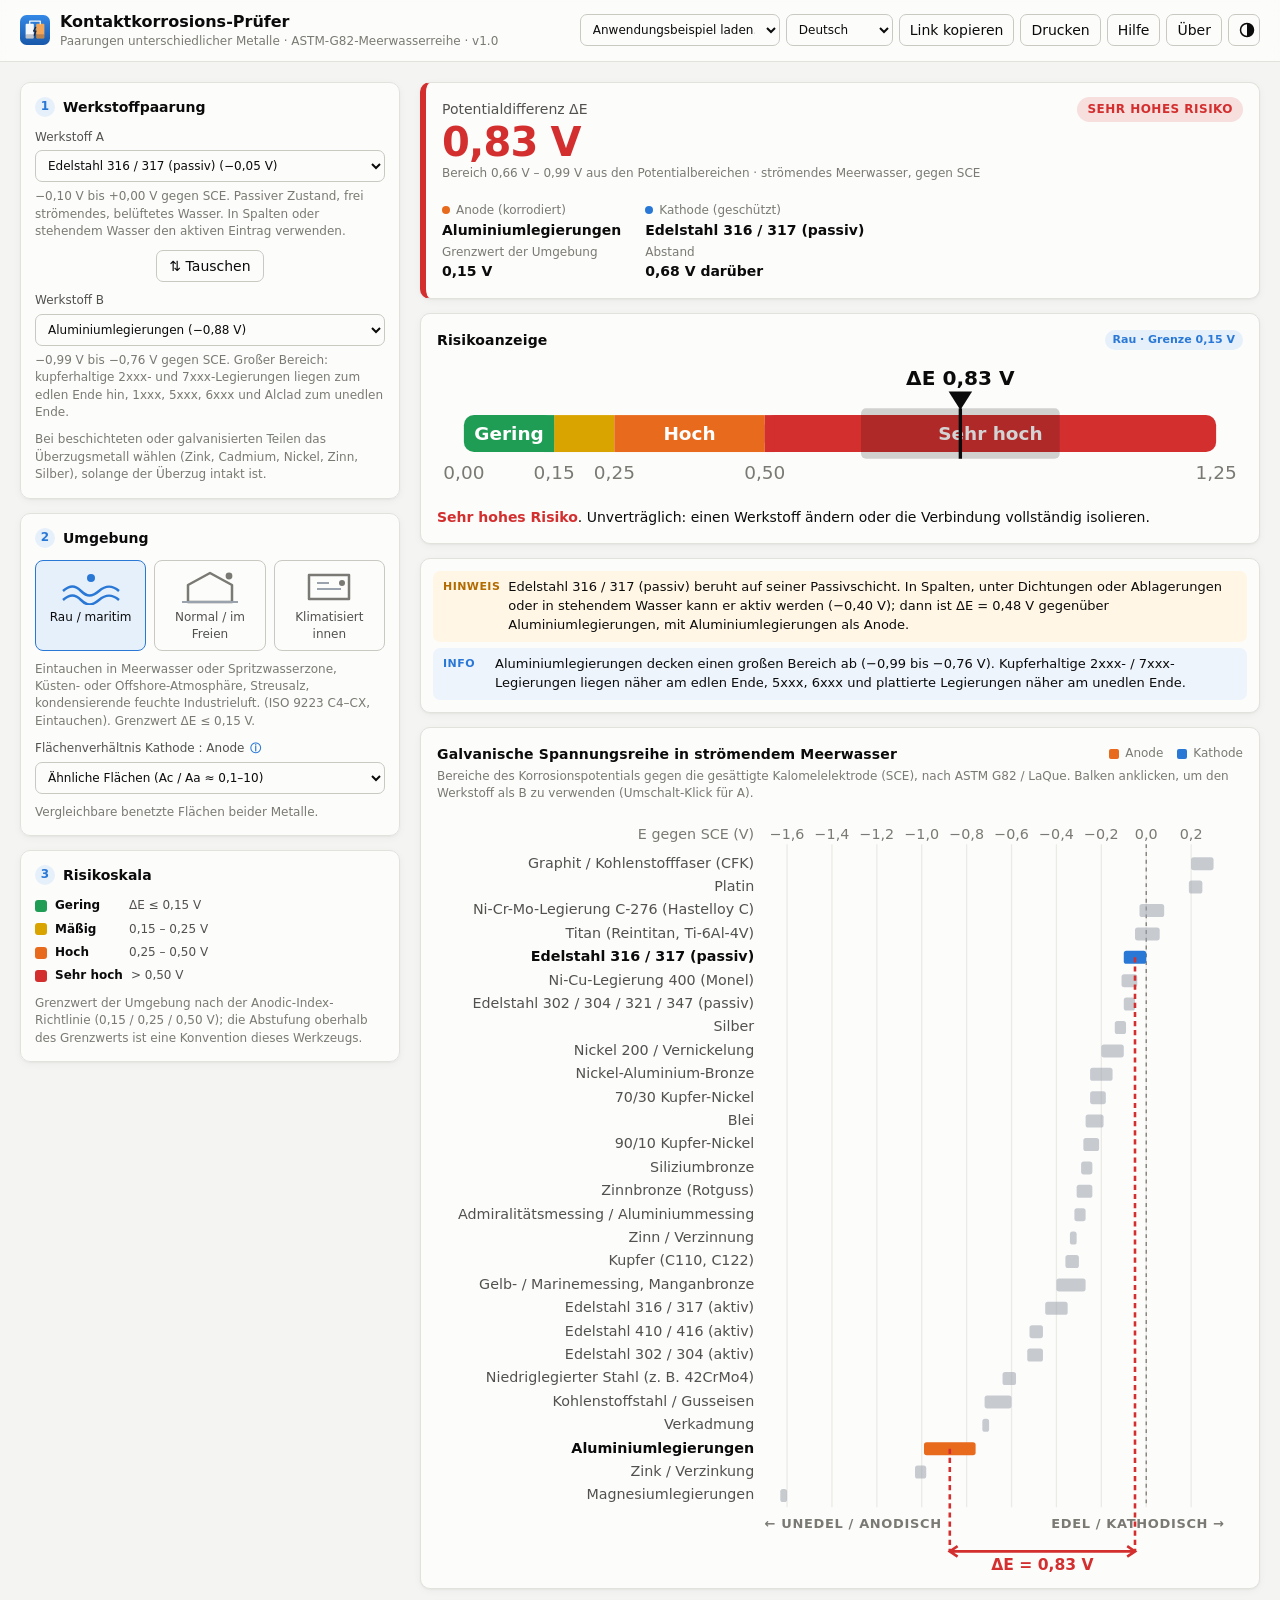
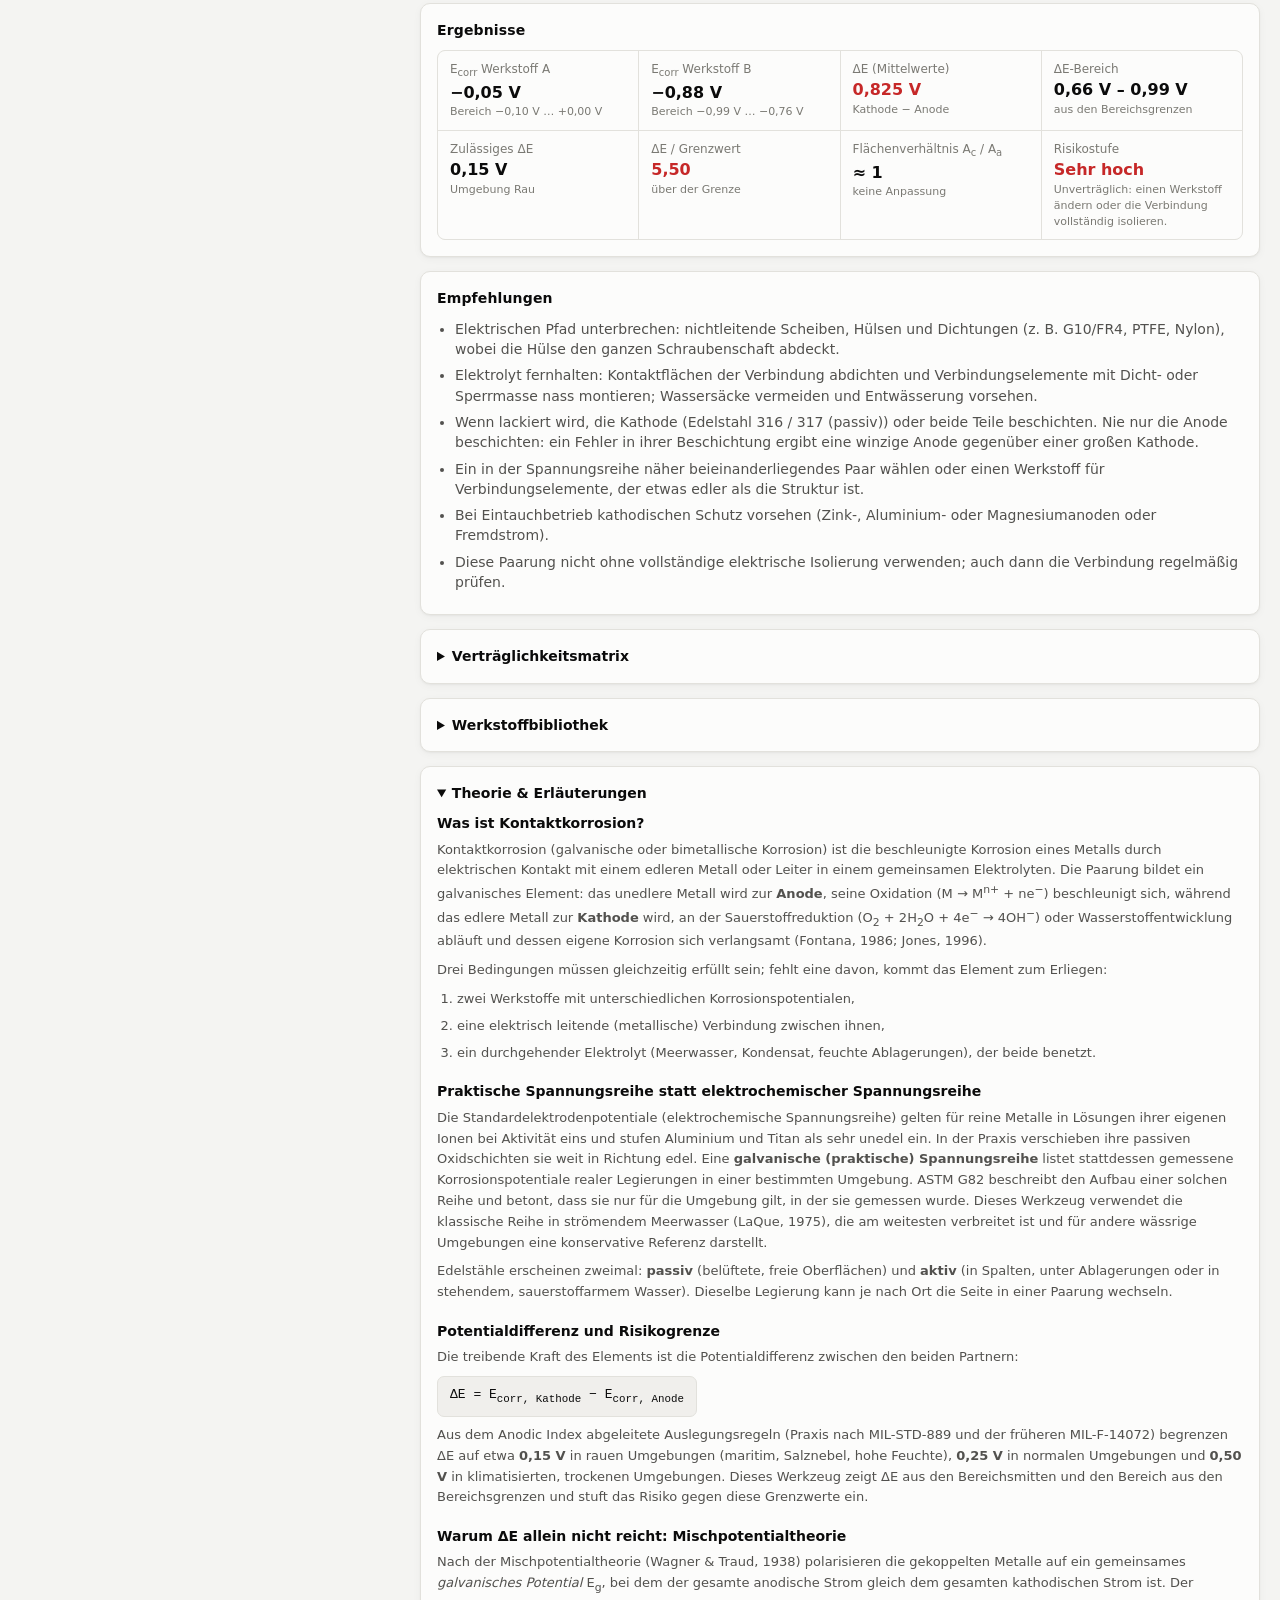
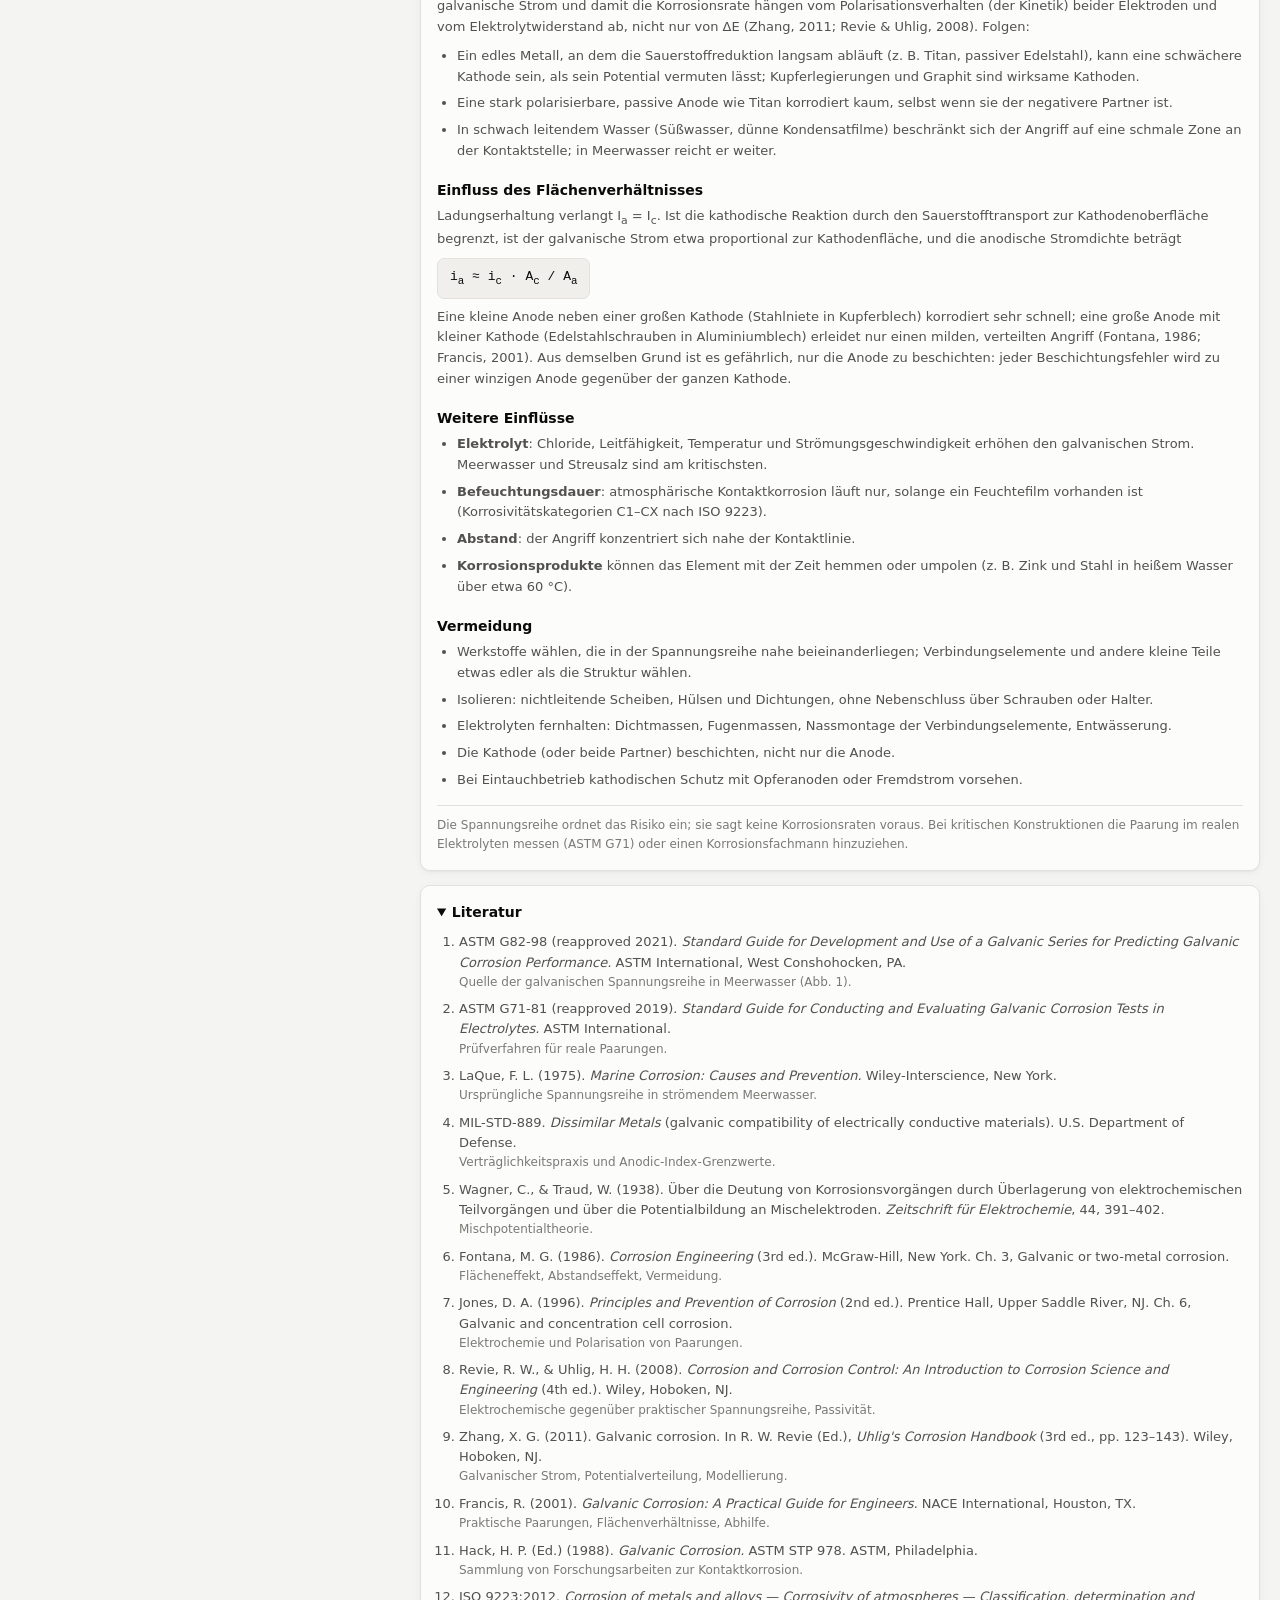
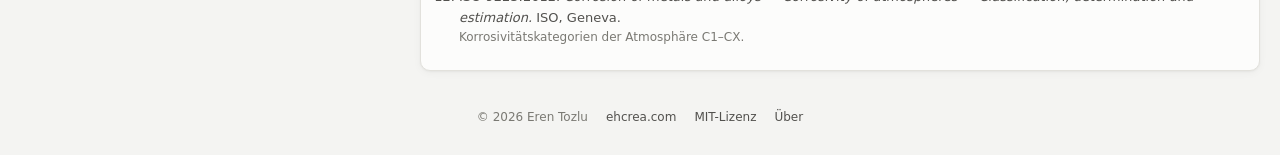
==== de/index.html @ 76d878e6 "Add galvanic corrosion risk checker Pick two materials and the environment to see the potential diff" ====
<!doctype html>
<html lang="de" data-page="de">
<head>
  <meta charset="utf-8">
  <meta name="viewport" content="width=device-width, initial-scale=1">
  <!-- seo: generated by tools/build-pages.js -->
  <title>Kontaktkorrosions-Prüfer: Verträglichkeit unterschiedlicher Metalle und Potentialdifferenz</title>
  <meta name="description" content="Kostenloser Online-Prüfer für Kontaktkorrosion: zwei Werkstoffe wählen und die Potentialdifferenz in der galvanischen Spannungsreihe in Meerwasser (ASTM G82), das korrodierende Metall und ein farbcodiertes Risiko für maritime, Außen- oder Innenumgebungen sehen, mit Flächenverhältnis, Abhilfemaßnahmen und Fachliteratur.">
  <link rel="canonical" href="https://ehcrea.github.io/galvanic-corrosion-checker/de/">
  <link rel="alternate" hreflang="en" href="https://ehcrea.github.io/galvanic-corrosion-checker/">
  <link rel="alternate" hreflang="de" href="https://ehcrea.github.io/galvanic-corrosion-checker/de/">
  <link rel="alternate" hreflang="nl" href="https://ehcrea.github.io/galvanic-corrosion-checker/nl/">
  <link rel="alternate" hreflang="tr" href="https://ehcrea.github.io/galvanic-corrosion-checker/tr/">
  <link rel="alternate" hreflang="es" href="https://ehcrea.github.io/galvanic-corrosion-checker/es/">
  <link rel="alternate" hreflang="x-default" href="https://ehcrea.github.io/galvanic-corrosion-checker/">
  <meta property="og:type" content="website">
  <meta property="og:site_name" content="ehcrea">
  <meta property="og:title" content="Kontaktkorrosions-Prüfer: Verträglichkeit unterschiedlicher Metalle und Potentialdifferenz">
  <meta property="og:description" content="Kostenloser Online-Prüfer für Kontaktkorrosion: zwei Werkstoffe wählen und die Potentialdifferenz in der galvanischen Spannungsreihe in Meerwasser (ASTM G82), das korrodierende Metall und ein farbcodiertes Risiko für maritime, Außen- oder Innenumgebungen sehen, mit Flächenverhältnis, Abhilfemaßnahmen und Fachliteratur.">
  <meta property="og:url" content="https://ehcrea.github.io/galvanic-corrosion-checker/de/">
  <meta property="og:image" content="https://ehcrea.github.io/galvanic-corrosion-checker/icons/og-image.png">
  <meta property="og:image:width" content="1200">
  <meta property="og:image:height" content="630">
  <meta property="og:image:alt" content="Kontaktkorrosions-Prüfer: Verträglichkeit unterschiedlicher Metalle und Potentialdifferenz">
  <meta property="og:locale" content="de_DE">
  <meta property="og:locale:alternate" content="en_US">
  <meta property="og:locale:alternate" content="nl_NL">
  <meta property="og:locale:alternate" content="tr_TR">
  <meta property="og:locale:alternate" content="es_ES">
  <meta name="twitter:card" content="summary_large_image">
  <meta name="twitter:title" content="Kontaktkorrosions-Prüfer: Verträglichkeit unterschiedlicher Metalle und Potentialdifferenz">
  <meta name="twitter:description" content="Kostenloser Online-Prüfer für Kontaktkorrosion: zwei Werkstoffe wählen und die Potentialdifferenz in der galvanischen Spannungsreihe in Meerwasser (ASTM G82), das korrodierende Metall und ein farbcodiertes Risiko für maritime, Außen- oder Innenumgebungen sehen, mit Flächenverhältnis, Abhilfemaßnahmen und Fachliteratur.">
  <meta name="twitter:image" content="https://ehcrea.github.io/galvanic-corrosion-checker/icons/og-image.png">
  <script type="application/ld+json">{"@context":"https://schema.org","@type":"WebApplication","name":"Galvanic Corrosion Checker","alternateName":"Kontaktkorrosions-Prüfer: Verträglichkeit unterschiedlicher Metalle und Potentialdifferenz","url":"https://ehcrea.github.io/galvanic-corrosion-checker/de/","description":"Kostenloser Online-Prüfer für Kontaktkorrosion: zwei Werkstoffe wählen und die Potentialdifferenz in der galvanischen Spannungsreihe in Meerwasser (ASTM G82), das korrodierende Metall und ein farbcodiertes Risiko für maritime, Außen- oder Innenumgebungen sehen, mit Flächenverhältnis, Abhilfemaßnahmen und Fachliteratur.","applicationCategory":"EngineeringApplication","operatingSystem":"Any (web browser)","browserRequirements":"Requires JavaScript","inLanguage":["en","de","nl","tr","es"],"isAccessibleForFree":true,"offers":{"@type":"Offer","price":"0","priceCurrency":"EUR"},"license":"https://opensource.org/licenses/MIT","image":"https://ehcrea.github.io/galvanic-corrosion-checker/icons/og-image.png","author":{"@type":"Person","name":"Eren Tozlu","url":"https://erentozlu.com"},"publisher":{"@type":"Organization","name":"ehcrea","url":"https://ehcrea.com"},"codeRepository":"https://github.com/ehcrea/galvanic-corrosion-checker","featureList":["Potential difference of any two materials in the ASTM G82 seawater galvanic series","Anode / cathode identification and colour-coded galvanic corrosion risk","Harsh, normal and controlled environments with MIL-STD-889 anodic-index limits","Cathode-to-anode area ratio effect","Compatibility matrix and mitigation advice","Theory and academic references","English, German, Dutch, Turkish and Spanish"]}</script>
  <!-- /seo -->
  <link rel="icon" href="../icons/favicon.svg" type="image/svg+xml">
  <link rel="icon" href="../icons/favicon-32.png" sizes="32x32" type="image/png">
  <link rel="icon" href="../icons/favicon-16.png" sizes="16x16" type="image/png">
  <link rel="apple-touch-icon" href="../icons/apple-touch-icon.png" sizes="180x180">
  <link rel="manifest" href="../manifest.webmanifest">
  <meta name="apple-mobile-web-app-capable" content="yes">
  <meta name="mobile-web-app-capable" content="yes">
  <meta name="apple-mobile-web-app-title" content="Galvanic">
  <meta name="theme-color" content="#f4f4f2" media="(prefers-color-scheme: light)">
  <meta name="theme-color" content="#111110" media="(prefers-color-scheme: dark)">
  <link rel="stylesheet" href="../css/style.css?v=2">
  <script>
    // Apply the saved theme before first paint to avoid a flash.
    try { const t = localStorage.getItem('galv.theme'); if (t === 'light' || t === 'dark') document.documentElement.setAttribute('data-theme', t); } catch (e) { /* storage unavailable */ }
  </script>
</head>
<body>
  <header class="topbar">
    <div class="brand">
      <img class="logo" src="../icons/favicon.svg" alt="" width="30" height="30">
      <div>
        <h1>Kontaktkorrosions-Prüfer</h1>
        <p class="subtitle">Paarungen unterschiedlicher Metalle · ASTM-G82-Meerwasserreihe · v1.0</p>
      </div>
    </div>
    <div class="toolbar">
      <label class="preset">
        <span class="sr-only">Anwendungsbeispiel</span>
        <select id="preset" aria-label="Anwendungsbeispiel">
          <option value="">Anwendungsbeispiel laden…</option>
        </select>
      </label>
      <label class="lang">
        <span class="sr-only">Sprache</span>
        <select id="lang" aria-label="Sprache"></select>
      </label>
      <button type="button" class="btn" id="share" title="Link zu dieser Paarung kopieren">Link kopieren</button>
      <button type="button" class="btn" id="print" title="Diese Seite drucken">Drucken</button>
      <button type="button" class="btn" id="help-open" title="So verwenden Sie diesen Prüfer">Hilfe</button>
      <button type="button" class="btn" id="about-open" title="Über diesen Prüfer">Über</button>
      <button type="button" class="btn btn-icon" id="theme" title="Hell/Dunkel umschalten" aria-label="Design umschalten">
        <svg width="16" height="16" viewBox="0 0 16 16" aria-hidden="true"><circle cx="8" cy="8" r="6.5" fill="none" stroke="currentColor" stroke-width="1.5"></circle><path d="M8 1.5a6.5 6.5 0 0 1 0 13z" fill="currentColor"></path></svg>
      </button>
    </div>
  </header>

  <main class="layout">
    <!-- ================= INPUTS ================= -->
    <form class="inputs" id="form" autocomplete="off" novalidate>
      <fieldset>
        <legend><span class="step">1</span>Werkstoffpaarung</legend>
        <label>Werkstoff A
          <select id="mat-a"></select>
        </label>
        <p class="hint mat-hint" id="hint-a"></p>
        <button type="button" class="btn swap" id="swap" title="Werkstoff A und B tauschen">⇅ Tauschen</button>
        <label>Werkstoff B
          <select id="mat-b"></select>
        </label>
        <p class="hint mat-hint" id="hint-b"></p>
        <p class="hint">Bei beschichteten oder galvanisierten Teilen das Überzugsmetall wählen (Zink, Cadmium, Nickel, Zinn, Silber), solange der Überzug intakt ist.</p>
      </fieldset>

      <fieldset>
        <legend><span class="step">2</span>Umgebung</legend>
        <div class="layout-picker" role="radiogroup" aria-label="Umgebung" id="env-picker">
          <button type="button" role="radio" data-env="harsh" aria-checked="true">
            <svg viewBox="0 0 60 36" aria-hidden="true"><path d="M2 22C9 16 14 16 20 22S31 28 38 22 51 16 58 22"/><path d="M2 31C9 25 14 25 20 31S31 37 38 31 51 25 58 31"/><circle class="ring" cx="30" cy="9" r="4"/></svg>
            <span>Rau / maritim</span>
          </button>
          <button type="button" role="radio" data-env="normal" aria-checked="false">
            <svg viewBox="0 0 60 36" aria-hidden="true"><path d="M8 33V16L30 4 52 16V33Z"/><path class="metal" d="M2 33H58"/><circle class="ring" cx="49" cy="7" r="3.4"/></svg>
            <span>Normal / im Freien</span>
          </button>
          <button type="button" role="radio" data-env="controlled" aria-checked="false">
            <svg viewBox="0 0 60 36" aria-hidden="true"><path d="M10 6H50V30H10Z"/><path class="metal" d="M18 14H30M18 20H42"/><circle class="ring" cx="43" cy="14" r="3"/></svg>
            <span>Klimatisiert innen</span>
          </button>
        </div>
        <p class="hint" id="env-hint"></p>
        <label><span class="lt">Flächenverhältnis Kathode : Anode <span class="tip" tabindex="0" title="Verhältnis der benetzten Fläche des edleren Metalls (Kathode) zu der des unedleren Metalls (Anode). Eine kleine Anode neben einer großen Kathode korrodiert viel schneller.">ⓘ</span></span>
          <select id="area"></select>
        </label>
        <p class="hint" id="area-hint"></p>
      </fieldset>

      <fieldset class="legend-box">
        <legend><span class="step">3</span>Risikoskala</legend>
        <ul class="risk-legend" id="risk-legend"></ul>
        <p class="hint">Grenzwert der Umgebung nach der Anodic-Index-Richtlinie (0,15 / 0,25 / 0,50 V); die Abstufung oberhalb des Grenzwerts ist eine Konvention dieses Werkzeugs.</p>
      </fieldset>
    </form>

    <!-- ================= RESULTS ================= -->
    <section class="results" aria-live="polite">
      <div class="card hero" id="hero">
        <div class="hero-main">
          <div class="hero-label">Potentialdifferenz ΔE</div>
          <div class="hero-value" id="hero-value">—</div>
          <div class="hero-sub" id="hero-sub"></div>
        </div>
        <dl class="hero-side" id="hero-side"></dl>
        <div class="status-chip" id="status-chip"></div>
      </div>

      <div class="card">
        <div class="card-head"><h2>Risikoanzeige</h2><span class="badge" id="env-badge"></span></div>
        <div id="meter"></div>
        <p class="risk-text" id="risk-text"></p>
      </div>

      <div class="card issues" id="issues" hidden></div>

      <div class="card">
        <div class="card-head">
          <h2>Galvanische Spannungsreihe in strömendem Meerwasser</h2>
          <span class="legend-key"><i class="k-a"></i>Anode <i class="k-c"></i>Kathode</span>
        </div>
        <p class="card-note">Bereiche des Korrosionspotentials gegen die gesättigte Kalomelelektrode (SCE), nach ASTM G82 / LaQue. Balken anklicken, um den Werkstoff als B zu verwenden (Umschalt-Klick für A).</p>
        <div class="series" id="series"></div>
      </div>

      <div class="card">
        <h2>Ergebnisse</h2>
        <div class="metrics" id="metrics"></div>
      </div>

      <div class="card" id="advice-card">
        <h2>Empfehlungen</h2>
        <ul class="advice" id="advice"></ul>
      </div>

      <details class="card lib" id="lib-matrix">
        <summary>Verträglichkeitsmatrix</summary>
        <p class="card-note" id="matrix-note"></p>
        <div class="table-wrap" id="matrix"></div>
      </details>

      <details class="card lib" id="lib-mat">
        <summary>Werkstoffbibliothek</summary>
        <p class="card-note">Bereiche aus dem Diagramm der galvanischen Spannungsreihe in ASTM G82 abgelesen (strömendes Meerwasser, 2,4–4,0 m/s, 10–27 °C). Zeile anklicken, um sie als Werkstoff B zu verwenden.</p>
        <div class="table-wrap lib-scroll" id="mat-table"></div>
      </details>

      <details class="card notes" id="theory" open>
        <summary>Theorie &amp; Erläuterungen</summary>
        <div class="notes-body theory" data-i18n-html="theory"><!--i18n:theory--><h3>Was ist Kontaktkorrosion?</h3>
<p>Kontaktkorrosion (galvanische oder bimetallische Korrosion) ist die beschleunigte Korrosion eines Metalls durch elektrischen Kontakt mit einem edleren Metall oder Leiter in einem gemeinsamen Elektrolyten. Die Paarung bildet ein galvanisches Element: das unedlere Metall wird zur <b>Anode</b>, seine Oxidation (M → M<sup>n+</sup> + ne<sup>−</sup>) beschleunigt sich, während das edlere Metall zur <b>Kathode</b> wird, an der Sauerstoffreduktion (O<sub>2</sub> + 2H<sub>2</sub>O + 4e<sup>−</sup> → 4OH<sup>−</sup>) oder Wasserstoffentwicklung abläuft und dessen eigene Korrosion sich verlangsamt (Fontana, 1986; Jones, 1996).</p>
<p>Drei Bedingungen müssen gleichzeitig erfüllt sein; fehlt eine davon, kommt das Element zum Erliegen:</p>
<ol>
<li>zwei Werkstoffe mit unterschiedlichen Korrosionspotentialen,</li>
<li>eine elektrisch leitende (metallische) Verbindung zwischen ihnen,</li>
<li>ein durchgehender Elektrolyt (Meerwasser, Kondensat, feuchte Ablagerungen), der beide benetzt.</li>
</ol>
<h3>Praktische Spannungsreihe statt elektrochemischer Spannungsreihe</h3>
<p>Die Standardelektrodenpotentiale (elektrochemische Spannungsreihe) gelten für reine Metalle in Lösungen ihrer eigenen Ionen bei Aktivität eins und stufen Aluminium und Titan als sehr unedel ein. In der Praxis verschieben ihre passiven Oxidschichten sie weit in Richtung edel. Eine <b>galvanische (praktische) Spannungsreihe</b> listet stattdessen gemessene Korrosionspotentiale realer Legierungen in einer bestimmten Umgebung. ASTM G82 beschreibt den Aufbau einer solchen Reihe und betont, dass sie nur für die Umgebung gilt, in der sie gemessen wurde. Dieses Werkzeug verwendet die klassische Reihe in strömendem Meerwasser (LaQue, 1975), die am weitesten verbreitet ist und für andere wässrige Umgebungen eine konservative Referenz darstellt.</p>
<p>Edelstähle erscheinen zweimal: <b>passiv</b> (belüftete, freie Oberflächen) und <b>aktiv</b> (in Spalten, unter Ablagerungen oder in stehendem, sauerstoffarmem Wasser). Dieselbe Legierung kann je nach Ort die Seite in einer Paarung wechseln.</p>
<h3>Potentialdifferenz und Risikogrenze</h3>
<p>Die treibende Kraft des Elements ist die Potentialdifferenz zwischen den beiden Partnern:</p>
<p class="formula">ΔE = E<sub>corr, Kathode</sub> − E<sub>corr, Anode</sub></p>
<p>Aus dem Anodic Index abgeleitete Auslegungsregeln (Praxis nach MIL-STD-889 und der früheren MIL-F-14072) begrenzen ΔE auf etwa <b>0,15 V</b> in rauen Umgebungen (maritim, Salznebel, hohe Feuchte), <b>0,25 V</b> in normalen Umgebungen und <b>0,50 V</b> in klimatisierten, trockenen Umgebungen. Dieses Werkzeug zeigt ΔE aus den Bereichsmitten und den Bereich aus den Bereichsgrenzen und stuft das Risiko gegen diese Grenzwerte ein.</p>
<h3>Warum ΔE allein nicht reicht: Mischpotentialtheorie</h3>
<p>Nach der Mischpotentialtheorie (Wagner &amp; Traud, 1938) polarisieren die gekoppelten Metalle auf ein gemeinsames <i>galvanisches Potential</i> E<sub>g</sub>, bei dem der gesamte anodische Strom gleich dem gesamten kathodischen Strom ist. Der galvanische Strom und damit die Korrosionsrate hängen vom Polarisationsverhalten (der Kinetik) beider Elektroden und vom Elektrolytwiderstand ab, nicht nur von ΔE (Zhang, 2011; Revie &amp; Uhlig, 2008). Folgen:</p>
<ul>
<li>Ein edles Metall, an dem die Sauerstoffreduktion langsam abläuft (z. B. Titan, passiver Edelstahl), kann eine schwächere Kathode sein, als sein Potential vermuten lässt; Kupferlegierungen und Graphit sind wirksame Kathoden.</li>
<li>Eine stark polarisierbare, passive Anode wie Titan korrodiert kaum, selbst wenn sie der negativere Partner ist.</li>
<li>In schwach leitendem Wasser (Süßwasser, dünne Kondensatfilme) beschränkt sich der Angriff auf eine schmale Zone an der Kontaktstelle; in Meerwasser reicht er weiter.</li>
</ul>
<h3>Einfluss des Flächenverhältnisses</h3>
<p>Ladungserhaltung verlangt I<sub>a</sub> = I<sub>c</sub>. Ist die kathodische Reaktion durch den Sauerstofftransport zur Kathodenoberfläche begrenzt, ist der galvanische Strom etwa proportional zur Kathodenfläche, und die anodische Stromdichte beträgt</p>
<p class="formula">i<sub>a</sub> ≈ i<sub>c</sub> · A<sub>c</sub> / A<sub>a</sub></p>
<p>Eine kleine Anode neben einer großen Kathode (Stahlniete in Kupferblech) korrodiert sehr schnell; eine große Anode mit kleiner Kathode (Edelstahlschrauben in Aluminiumblech) erleidet nur einen milden, verteilten Angriff (Fontana, 1986; Francis, 2001). Aus demselben Grund ist es gefährlich, nur die Anode zu beschichten: jeder Beschichtungsfehler wird zu einer winzigen Anode gegenüber der ganzen Kathode.</p>
<h3>Weitere Einflüsse</h3>
<ul>
<li><b>Elektrolyt</b>: Chloride, Leitfähigkeit, Temperatur und Strömungsgeschwindigkeit erhöhen den galvanischen Strom. Meerwasser und Streusalz sind am kritischsten.</li>
<li><b>Befeuchtungsdauer</b>: atmosphärische Kontaktkorrosion läuft nur, solange ein Feuchtefilm vorhanden ist (Korrosivitätskategorien C1–CX nach ISO 9223).</li>
<li><b>Abstand</b>: der Angriff konzentriert sich nahe der Kontaktlinie.</li>
<li><b>Korrosionsprodukte</b> können das Element mit der Zeit hemmen oder umpolen (z. B. Zink und Stahl in heißem Wasser über etwa 60 °C).</li>
</ul>
<h3>Vermeidung</h3>
<ul>
<li>Werkstoffe wählen, die in der Spannungsreihe nahe beieinanderliegen; Verbindungselemente und andere kleine Teile etwas edler als die Struktur wählen.</li>
<li>Isolieren: nichtleitende Scheiben, Hülsen und Dichtungen, ohne Nebenschluss über Schrauben oder Halter.</li>
<li>Elektrolyten fernhalten: Dichtmassen, Fugenmassen, Nassmontage der Verbindungselemente, Entwässerung.</li>
<li>Die Kathode (oder beide Partner) beschichten, nicht nur die Anode.</li>
<li>Bei Eintauchbetrieb kathodischen Schutz mit Opferanoden oder Fremdstrom vorsehen.</li>
</ul>
<p class="about-meta">Die Spannungsreihe ordnet das Risiko ein; sie sagt keine Korrosionsraten voraus. Bei kritischen Konstruktionen die Paarung im realen Elektrolyten messen (ASTM G71) oder einen Korrosionsfachmann hinzuziehen.</p><!--/i18n:theory--></div>
      </details>

      <details class="card notes" id="refs" open>
        <summary>Literatur</summary>
        <div class="notes-body" data-i18n-html="refs"><!--i18n:refs--><ol class="refs">
<li>ASTM G82-98 (reapproved 2021). <i>Standard Guide for Development and Use of a Galvanic Series for Predicting Galvanic Corrosion Performance.</i> ASTM International, West Conshohocken, PA. <span class="ref-use">Quelle der galvanischen Spannungsreihe in Meerwasser (Abb. 1).</span></li>
<li>ASTM G71-81 (reapproved 2019). <i>Standard Guide for Conducting and Evaluating Galvanic Corrosion Tests in Electrolytes.</i> ASTM International. <span class="ref-use">Prüfverfahren für reale Paarungen.</span></li>
<li>LaQue, F. L. (1975). <i>Marine Corrosion: Causes and Prevention.</i> Wiley-Interscience, New York. <span class="ref-use">Ursprüngliche Spannungsreihe in strömendem Meerwasser.</span></li>
<li>MIL-STD-889. <i>Dissimilar Metals</i> (galvanic compatibility of electrically conductive materials). U.S. Department of Defense. <span class="ref-use">Verträglichkeitspraxis und Anodic-Index-Grenzwerte.</span></li>
<li>Wagner, C., &amp; Traud, W. (1938). Über die Deutung von Korrosionsvorgängen durch Überlagerung von elektrochemischen Teilvorgängen und über die Potentialbildung an Mischelektroden. <i>Zeitschrift für Elektrochemie</i>, 44, 391–402. <span class="ref-use">Mischpotentialtheorie.</span></li>
<li>Fontana, M. G. (1986). <i>Corrosion Engineering</i> (3rd ed.). McGraw-Hill, New York. Ch. 3, Galvanic or two-metal corrosion. <span class="ref-use">Flächeneffekt, Abstandseffekt, Vermeidung.</span></li>
<li>Jones, D. A. (1996). <i>Principles and Prevention of Corrosion</i> (2nd ed.). Prentice Hall, Upper Saddle River, NJ. Ch. 6, Galvanic and concentration cell corrosion. <span class="ref-use">Elektrochemie und Polarisation von Paarungen.</span></li>
<li>Revie, R. W., &amp; Uhlig, H. H. (2008). <i>Corrosion and Corrosion Control: An Introduction to Corrosion Science and Engineering</i> (4th ed.). Wiley, Hoboken, NJ. <span class="ref-use">Elektrochemische gegenüber praktischer Spannungsreihe, Passivität.</span></li>
<li>Zhang, X. G. (2011). Galvanic corrosion. In R. W. Revie (Ed.), <i>Uhlig's Corrosion Handbook</i> (3rd ed., pp. 123–143). Wiley, Hoboken, NJ. <span class="ref-use">Galvanischer Strom, Potentialverteilung, Modellierung.</span></li>
<li>Francis, R. (2001). <i>Galvanic Corrosion: A Practical Guide for Engineers.</i> NACE International, Houston, TX. <span class="ref-use">Praktische Paarungen, Flächenverhältnisse, Abhilfe.</span></li>
<li>Hack, H. P. (Ed.) (1988). <i>Galvanic Corrosion.</i> ASTM STP 978. ASTM, Philadelphia. <span class="ref-use">Sammlung von Forschungsarbeiten zur Kontaktkorrosion.</span></li>
<li>ISO 9223:2012. <i>Corrosion of metals and alloys — Corrosivity of atmospheres — Classification, determination and estimation.</i> ISO, Geneva. <span class="ref-use">Korrosivitätskategorien der Atmosphäre C1–CX.</span></li>
</ol><!--/i18n:refs--></div>
      </details>
    </section>
  </main>

  <footer class="site-footer">
    <span>© 2026 Eren Tozlu</span>
    <a href="https://ehcrea.com" target="_blank" rel="noopener">ehcrea.com</a>
    <a href="https://github.com/ehcrea/galvanic-corrosion-checker/blob/main/LICENSE" target="_blank" rel="noopener">MIT-Lizenz</a>
    <a href="#about" id="about-link">Über</a>
  </footer>

  <dialog class="about" id="about" aria-labelledby="about-title">
    <form method="dialog"><button class="btn btn-icon about-close" title="Schließen" aria-label="Schließen">✕</button></form>
    <div data-i18n-html="about"><!--i18n:about--><div class="about-head"><img src="../icons/favicon.svg" alt=""><div><h2 id="about-title">Kontaktkorrosions-Prüfer</h2><p>Version 1.0 · von Eren Tozlu</p></div></div>
<p>Ein kostenloses Werkzeug im Browser, das das Risiko der Kontaktkorrosion (galvanischen Korrosion) zweier sich berührender Werkstoffe prüft. Werkstoffe und Umgebung wählen: es zeigt die Potentialdifferenz in der galvanischen Spannungsreihe in Meerwasser, welcher Werkstoff korrodiert, ein farbcodiertes Risiko mit dem Einfluss des Flächenverhältnisses und Empfehlungen. Alle Berechnungen laufen in Ihrem Browser.</p>
<p>Die Potentiale folgen der galvanischen Spannungsreihe aus ASTM G82 (nach LaQue); die Grenzwerte der Umgebungen folgen der Anodic-Index-Richtlinie, wie sie mit MIL-STD-889 verwendet wird. Der Theorieteil und das Literaturverzeichnis erklären die Methode.</p>
<p>Erstellt von Eren Tozlu. Weitere Ingenieurwerkzeuge und Projekte auf <a href="https://ehcrea.com" target="_blank" rel="noopener">ehcrea.com</a>.</p>
<p>Open Source unter der <a href="https://github.com/ehcrea/galvanic-corrosion-checker/blob/main/LICENSE" target="_blank" rel="noopener">MIT-Lizenz</a>; der Quellcode liegt auf <a href="https://github.com/ehcrea/galvanic-corrosion-checker" target="_blank" rel="noopener">GitHub</a>.</p>
<div class="about-support"><p><strong>Hilfreich?</strong> Dieser Prüfer ist für alle kostenlos, und ich entwickle in meiner Freizeit neue Ingenieurwerkzeuge. Wenn er Ihnen eine korrodierte Verbindung erspart oder beim Lernen geholfen hat, können Sie die Entwicklung auf Patreon unterstützen. Danke!</p><a class="btn-support" href="https://www.patreon.com/ehcrea" target="_blank" rel="noopener"><span aria-hidden="true">♥</span> Unterstütze mich auf Patreon</a></div>
<p class="about-meta">Die Ergebnisse sind eine Ersteinschätzung. Kritische Verbindungen durch Versuche im realen Elektrolyten oder mit einem Korrosionsfachmann bestätigen.</p><!--/i18n:about--></div>
  </dialog>

  <dialog class="about help" id="help" aria-labelledby="help-title">
    <form method="dialog"><button class="btn btn-icon about-close" title="Schließen" aria-label="Schließen">✕</button></form>
    <div data-i18n-html="help"><!--i18n:help--><h2 id="help-title">So verwenden Sie den Kontaktkorrosions-Prüfer</h2>
<p>Neu hier? Wählen Sie ein Beispiel unter <b>Anwendungsbeispiel laden…</b> in der Werkzeugleiste und ändern Sie dann jeweils eine Eingabe.</p>
<h3>Drei Schritte</h3>
<ol>
<li><b>Werkstoffpaarung</b>: die beiden sich berührenden Werkstoffe wählen. Bei beschichteten Teilen das Überzugsmetall wählen. ⇅ tauscht sie.</li>
<li><b>Umgebung</b>: <i>Rau</i> für maritim, Eintauchen, Salznebel oder Streusalz; <i>Normal</i> für im Freien und unklimatisierte Innenräume; <i>Klimatisiert</i> für trockene, klimatisierte Räume. Dann das <b>Flächenverhältnis</b> der Kathode (edleres Metall) zur Anode.</li>
<li><b>Ergebnis lesen</b>: ΔE, welcher Werkstoff korrodiert, und die Farbe der Risikoanzeige.</li>
</ol>
<h3>Risikostufen</h3>
<dl>
<dt class="lvl low">Gering</dt><dd>ΔE innerhalb des Grenzwerts der Umgebung. Verträglich.</dd>
<dt class="lvl moderate">Mäßig</dt><dd>Bis zur nächsten Stufe der Leiter 0,15 / 0,25 / 0,50 / 0,75 / 1,00 V. Verbindung abdichten oder isolieren.</dd>
<dt class="lvl high">Hoch</dt><dd>Zwei Stufen über dem Grenzwert. Vermeiden oder isolieren und Wasser fernhalten.</dd>
<dt class="lvl severe">Sehr hoch</dt><dd>Darüber. Einen Werkstoff ändern oder vollständig isolieren.</dd>
</dl>
<p>Das Flächenverhältnis verschiebt die Stufe um eins nach oben (kleine Anode, große Kathode) oder nach unten (große Anode, kleine Kathode). Ist der negativere Partner ein sehr stabil passiver Werkstoff (Titan, Legierung C-276, Platin, Graphit), korrodiert er selbst nicht und die Stufe ist Gering; andere Metalle kann er trotzdem angreifen.</p>
<h3>Tipps</h3>
<ul>
<li>Balken im Diagramm der Spannungsreihe anklicken, um Werkstoff B zu wählen, Umschalt-Klick für A.</li>
<li>Die Verträglichkeitsmatrix zeigt jede Paarung für die aktuelle Umgebung und das Flächenverhältnis; Zelle anklicken, um sie zu laden.</li>
<li><b>Link kopieren</b> speichert Paarung und Umgebung in einem Link.</li>
</ul>
<p class="about-meta">Die Spannungsreihe ordnet das Risiko ein, liefert aber keine Korrosionsraten. Kritische Verbindungen durch Versuche bestätigen.</p><!--/i18n:help--></div>
  </dialog>

  <div class="toast" id="toast" role="status" hidden></div>

  <script src="../js/i18n.js?v=2"></script>
  <script src="../js/data.js?v=2"></script>
  <script src="../js/calc.js?v=2"></script>
  <script src="../js/app.js?v=2"></script>
</body>
</html>
---- css/style.css ----
:root {
  color-scheme: light;
  --bg: #f4f4f2;
  --surface: #fcfcfb;
  --surface-2: #f0efec;
  --border: #e2e1dc;
  --border-strong: #c9c8c1;
  --text: #0b0b0b;
  --text-2: #52514e;
  --text-3: #7a7973;
  --accent: #2a78d6;
  --accent-ink: #ffffff;
  --accent-soft: #e6f0fb;
  --metal: #d9dde3;
  --metal-edge: #9aa3ad;
  --rubber: #2b2b2a;
  --grid: #ebeae6;
  --s1: #2a78d6; --s2: #eb6834; --s3: #1baf7a; --s4: #eda100; --s5: #e87ba4;
  --cold: #2a78d6; --hot: #e34948;
  --ok: #008300; --warn: #b26b00; --err: #c62828; --info: #2a78d6;
  --warn-bg: #fff6e5; --err-bg: #fdecec; --info-bg: #eef4fc;
  --radius: 10px;
  --shadow: 0 1px 2px rgba(0,0,0,.04), 0 2px 8px rgba(0,0,0,.04);
  --mono: ui-monospace, SFMono-Regular, Menlo, Consolas, monospace;
}
@media (prefers-color-scheme: dark) {
  :root:not([data-theme="light"]) {
    color-scheme: dark;
    --bg: #111110; --surface: #1a1a19; --surface-2: #232321; --border: #2e2e2c; --border-strong: #45453f;
    --text: #f0efec; --text-2: #c3c2b7; --text-3: #8f8e86;
    --accent: #3987e5; --accent-soft: #1d2b3d;
    --metal: #3a3f46; --metal-edge: #6b7480; --rubber: #d7d6d0; --grid: #2a2a28;
    --s1: #3987e5; --s2: #d95926; --s3: #199e70; --s4: #c98500; --s5: #d55181;
    --cold: #3987e5; --hot: #e66767;
    --ok: #3fae3f; --warn: #e0a030; --err: #f07070; --info: #6aa8f0;
    --warn-bg: #2d2412; --err-bg: #331a1a; --info-bg: #17222f;
    --shadow: none;
  }
}
:root[data-theme="dark"] {
  color-scheme: dark;
  --bg: #111110; --surface: #1a1a19; --surface-2: #232321; --border: #2e2e2c; --border-strong: #45453f;
  --text: #f0efec; --text-2: #c3c2b7; --text-3: #8f8e86;
  --accent: #3987e5; --accent-soft: #1d2b3d;
  --metal: #3a3f46; --metal-edge: #6b7480; --rubber: #d7d6d0; --grid: #2a2a28;
  --s1: #3987e5; --s2: #d95926; --s3: #199e70; --s4: #c98500; --s5: #d55181;
  --cold: #3987e5; --hot: #e66767;
  --ok: #3fae3f; --warn: #e0a030; --err: #f07070; --info: #6aa8f0;
  --warn-bg: #2d2412; --err-bg: #331a1a; --info-bg: #17222f;
  --shadow: none;
}

* { box-sizing: border-box; }
html, body { margin: 0; }
body {
  background: var(--bg); color: var(--text);
  font: 14px/1.45 system-ui, -apple-system, "Segoe UI", Roboto, Helvetica, Arial, sans-serif;
  -webkit-font-smoothing: antialiased;
}
h1, h2 { margin: 0; font-weight: 600; }
h2 { font-size: 14px; letter-spacing: .01em; }
.sr-only { position: absolute; width: 1px; height: 1px; overflow: hidden; clip: rect(0 0 0 0); }

/* ---------- Top bar ---------- */
.topbar {
  position: sticky; top: 0; z-index: 10;
  display: flex; flex-wrap: wrap; gap: 12px; align-items: center; justify-content: space-between;
  padding: 10px 20px; background: color-mix(in srgb, var(--surface) 92%, transparent);
  backdrop-filter: blur(8px); border-bottom: 1px solid var(--border);
}
.brand { display: flex; align-items: center; gap: 10px; }
.logo { width: 30px; height: 30px; flex: none; }
.logo rect { fill: var(--accent); }
.logo path { stroke: var(--accent-ink); stroke-width: 2; fill: none; stroke-linecap: round; }
h1 { font-size: 16px; }
.subtitle { margin: 0; color: var(--text-3); font-size: 12px; }
.toolbar { display: flex; flex-wrap: wrap; gap: 8px; align-items: center; }

select, input[type="number"] {
  font: inherit; color: var(--text); background: var(--surface);
  border: 1px solid var(--border-strong); border-radius: 7px;
  padding: 6px 8px; width: 100%; min-width: 0; height: 32px;
}
input[type="number"] { font-variant-numeric: tabular-nums; }
select:focus-visible, input:focus-visible, button:focus-visible { outline: 2px solid var(--accent); outline-offset: 1px; }
input:invalid, input.bad { border-color: var(--err); }
.lang select { width: auto; }

.btn {
  font: inherit; font-weight: 500; height: 32px; padding: 0 12px; border-radius: 7px; cursor: pointer;
  border: 1px solid var(--border-strong); background: var(--surface); color: var(--text);
}
.btn:hover { background: var(--surface-2); }
.btn-primary { background: var(--accent); border-color: var(--accent); color: var(--accent-ink); }
.btn-primary:hover { background: var(--accent); filter: brightness(1.08); }
.btn:disabled { opacity: .6; cursor: progress; }
.btn-icon { width: 32px; padding: 0; display: inline-grid; place-items: center; }

.seg { display: inline-flex; border: 1px solid var(--border-strong); border-radius: 8px; padding: 2px; background: var(--surface-2); }
.seg button {
  font: inherit; font-weight: 500; border: 0; background: transparent; color: var(--text-2);
  padding: 4px 12px; border-radius: 6px; cursor: pointer; height: 26px;
}
.seg button[aria-checked="true"] { background: var(--surface); color: var(--text); box-shadow: 0 1px 2px rgba(0,0,0,.12); }
.seg-wide { display: flex; margin-bottom: 10px; }
.seg-wide button { flex: 1; white-space: nowrap; padding: 4px 6px; min-width: 0; overflow: hidden; text-overflow: ellipsis; }

/* ---------- Layout ---------- */
.layout {
  display: grid; grid-template-columns: minmax(300px, 380px) minmax(0, 1fr); gap: 20px;
  padding: 20px; max-width: 1440px; margin: 0 auto;
}
.inputs { display: flex; flex-direction: column; gap: 14px; }
fieldset {
  margin: 0; padding: 14px; border: 1px solid var(--border); border-radius: var(--radius);
  background: var(--surface); box-shadow: var(--shadow); display: flex; flex-direction: column; gap: 10px;
}
legend { font-weight: 600; padding: 0 6px; margin-left: -6px; display: flex; align-items: center; gap: 8px; float: left; width: 100%; margin-bottom: 2px; }
legend + * { clear: both; }
.step {
  display: inline-grid; place-items: center; width: 20px; height: 20px; border-radius: 50%;
  background: var(--accent-soft); color: var(--accent); font-size: 12px; font-weight: 700;
}
label { display: grid; grid-template-columns: auto 1fr; align-content: start; column-gap: 4px; row-gap: 4px; font-size: 12px; color: var(--text-2); font-weight: 500; }
label > input, label > select { grid-column: 1 / -1; }
label .u { color: var(--text-3); font-weight: 400; }
label.check { display: flex; flex-direction: row; align-items: center; gap: 8px; align-self: end; height: 32px; }
label.check input { width: 16px; height: 16px; accent-color: var(--accent); }
.grid2 { display: grid; grid-template-columns: 1fr 1fr; gap: 10px; }
.grid3 { display: grid; grid-template-columns: 1fr 1fr 1fr; gap: 10px; }
.hint { margin: 0; font-size: 12px; color: var(--text-3); }
.hint:empty { display: none; }
[hidden] { display: none !important; }

.layout-picker { display: grid; grid-template-columns: repeat(3, 1fr); gap: 8px; }
.layout-picker button {
  font: inherit; font-size: 12px; font-weight: 500; color: var(--text-2);
  display: flex; flex-direction: column; align-items: center; gap: 4px; padding: 8px 4px 6px;
  border: 1px solid var(--border-strong); border-radius: 8px; background: var(--surface); cursor: pointer;
}
.layout-picker svg { width: 60px; height: 36px; }
.layout-picker path { fill: none; stroke: var(--text-3); stroke-width: 2.5; stroke-linejoin: round; }
.layout-picker path.metal { stroke-width: 2; }
.layout-picker .ring { fill: var(--text-3); stroke: none; }
.layout-picker .ring-path { display: none; }
.layout-picker button[aria-checked="true"] { border-color: var(--accent); background: var(--accent-soft); color: var(--text); }
.layout-picker button[aria-checked="true"] path { stroke: var(--accent); }
.layout-picker button[aria-checked="true"] .ring { fill: var(--accent); }

/* ---------- Results ---------- */
.results { display: flex; flex-direction: column; gap: 14px; min-width: 0; }
.card {
  background: var(--surface); border: 1px solid var(--border); border-radius: var(--radius);
  padding: 16px; box-shadow: var(--shadow); min-width: 0;
}
.card > h2 { margin-bottom: 10px; }
.card-head { display: flex; justify-content: space-between; align-items: center; gap: 10px; flex-wrap: wrap; margin-bottom: 8px; }
.card-note { margin: -4px 0 10px; color: var(--text-3); font-size: 12px; }
.grid-cards { display: grid; grid-template-columns: repeat(auto-fit, minmax(320px, 1fr)); gap: 14px; }

.hero { display: flex; gap: 20px; align-items: center; justify-content: space-between; flex-wrap: wrap; }
.hero-label { color: var(--text-2); font-weight: 500; }
.hero-value { font-size: 40px; font-weight: 650; letter-spacing: -.02em; font-variant-numeric: tabular-nums; line-height: 1.15; }
.hero-sub { color: var(--text-3); font-size: 12px; }
.hero-side { display: grid; grid-template-columns: repeat(3, auto); gap: 4px 24px; margin: 0; }
.hero-side div { display: flex; flex-direction: column; }
.hero-side dt { color: var(--text-3); font-size: 12px; }
.hero-side dd { margin: 0; font-size: 18px; font-weight: 600; font-variant-numeric: tabular-nums; }
.hero.invalid .hero-value { color: var(--text-3); }

/* Source results table */
.table-wrap { overflow-x: auto; }
table.data { width: 100%; border-collapse: collapse; font-size: 13px; font-variant-numeric: tabular-nums; }
table.data th { text-align: right; font-weight: 500; color: var(--text-3); font-size: 12px; padding: 6px 8px; border-bottom: 1px solid var(--border-strong); white-space: nowrap; }
table.data td { text-align: right; padding: 7px 8px; border-bottom: 1px solid var(--border); white-space: nowrap; }
table.data th:first-child, table.data td:first-child { text-align: left; }
table.data td.strong { font-weight: 600; }
.status { font-weight: 600; }
.status.ok { color: var(--ok); }
.status.over { color: var(--err); }

.issues { display: flex; flex-direction: column; gap: 6px; padding: 12px; }
.issue { display: flex; gap: 8px; align-items: flex-start; padding: 7px 10px; border-radius: 7px; font-size: 13px; }
.issue .tag { flex: none; font-size: 11px; font-weight: 700; text-transform: uppercase; letter-spacing: .04em; padding-top: 1px; min-width: 44px; }
.issue.error { background: var(--err-bg); } .issue.error .tag { color: var(--err); }
.issue.warn { background: var(--warn-bg); } .issue.warn .tag { color: var(--warn); }
.issue.info { background: var(--info-bg); } .issue.info .tag { color: var(--info); }

.section-wrap { margin-top: 10px; border-top: 1px solid var(--border); padding-top: 8px; }
.section-title { font-size: 12px; color: var(--text-3); margin-bottom: 4px; }
.section svg { max-height: 150px; }
.temp-legend { display: flex; align-items: center; gap: 8px; font-size: 12px; color: var(--text-2); font-variant-numeric: tabular-nums; }
.map-wrap { position: relative; }
.map-wrap svg { display: block; width: 100%; height: auto; max-height: 460px; }
.temp-legend .ramp { width: 120px; height: 8px; border-radius: 4px; background: linear-gradient(90deg, var(--cold), var(--hot)); }

.metrics { display: grid; grid-template-columns: repeat(auto-fill, minmax(170px, 1fr)); gap: 1px; background: var(--border); border: 1px solid var(--border); border-radius: 8px; overflow: hidden; }
.metric { background: var(--surface); padding: 10px 12px; }
.metric .k { font-size: 12px; color: var(--text-3); }
.metric .v { font-size: 16px; font-weight: 600; font-variant-numeric: tabular-nums; }
.metric .s { font-size: 11px; color: var(--text-3); }

.notes summary { cursor: pointer; font-weight: 600; }
.notes-body { color: var(--text-2); font-size: 13px; }
.notes-body ul { padding-left: 18px; }
.notes-body li { margin-bottom: 6px; }

.toast {
  position: fixed; bottom: 20px; left: 50%; transform: translateX(-50%);
  background: var(--text); color: var(--bg); padding: 8px 14px; border-radius: 8px; font-size: 13px; z-index: 20;
}

@media (max-width: 1000px) {
  .layout { grid-template-columns: 1fr; padding: 16px; }
  .inputs { order: 0; }
}
@media (max-width: 640px) {
  .grid4 { grid-template-columns: 1fr 1fr; }
  .topbar { padding: 10px 16px; position: static; }
  .grid-cards { grid-template-columns: 1fr; }
  .hero-value { font-size: 32px; }
  .hero-side { grid-template-columns: repeat(2, auto); }
  .grid3 { grid-template-columns: 1fr 1fr; }
  .toolbar { width: 100%; }
}

@media print {
  .topbar .toolbar, .toast, .site-footer, .about, .lib-tools, #suggest, #apply-rec, .tip { display: none; }
  .topbar { position: static; }
  body { background: #fff; }
  .layout { grid-template-columns: 300px 1fr; padding: 0; gap: 12px; }
  .card, fieldset { box-shadow: none; break-inside: avoid; }
  .notes { display: block; }
  .notes[open] summary ~ *, .notes summary ~ * { display: block; }
}
/* Footer and About dialog */
.site-footer { display: flex; flex-wrap: wrap; justify-content: center; gap: 6px 18px; padding: 18px 16px 28px; color: var(--text-3); font-size: 12px; }
.site-footer a { color: var(--text-2); text-decoration: none; }
.site-footer a:hover { color: var(--accent); text-decoration: underline; }
.about { width: min(520px, calc(100vw - 32px)); padding: 22px 24px 18px; border: 1px solid var(--border); border-radius: var(--radius); background: var(--surface); color: var(--text); box-shadow: 0 20px 60px rgba(0, 0, 0, 0.25); }
.about::backdrop { background: rgba(0, 0, 0, 0.4); }
.about-close { position: absolute; top: 12px; right: 12px; }
.about-head { display: flex; align-items: center; gap: 12px; margin-bottom: 12px; padding-right: 36px; }
.about-head img { width: 44px; height: 44px; border-radius: 10px; }
.about h2 { margin: 0; font-size: 18px; }
.about-head p { margin: 2px 0 0; color: var(--text-3); font-size: 12px; }
.about p { line-height: 1.55; margin: 0 0 10px; }
.about a { color: var(--accent); }
.about-support { margin: 14px 0 0; padding: 12px 14px; border: 1px solid var(--border); border-radius: var(--radius); background: var(--accent-soft); }
.about-support p { margin: 0 0 10px; }
.about a.btn-support { display: inline-flex; align-items: center; gap: 6px; padding: 7px 14px; border-radius: 999px; background: #ff424d; color: #fff; font-weight: 600; font-size: 13px; text-decoration: none; }
.about a.btn-support:hover { background: #e63a44; }
.about .about-meta { margin: 14px 0 0; padding-top: 10px; border-top: 1px solid var(--border); color: var(--text-3); font-size: 12px; }

/* ---------- O-ring designer additions ---------- */
.mini-label { font-size: 12px; color: var(--text-2); font-weight: 500; margin-bottom: 4px; }
.grid2 > div > .seg-wide { margin-bottom: 0; }
fieldset > .btn { align-self: flex-start; }
input[type="number"]:disabled { color: var(--text-2); background: var(--surface-2); }
details.sub { border-top: 1px solid var(--border); padding-top: 8px; display: flex; flex-direction: column; gap: 10px; }
details.sub summary { cursor: pointer; font-size: 12px; font-weight: 600; color: var(--text-2); }
details.sub[open] { gap: 10px; }
details.sub > * + * { margin-top: 10px; }
label.check { height: auto; font-weight: 500; }

.hero { position: relative; }
.status-chip { position: absolute; top: 14px; right: 16px; font-size: 11px; font-weight: 700; text-transform: uppercase; letter-spacing: .04em; padding: 3px 8px; border-radius: 99px; }
.status-chip.ok { color: var(--ok); background: color-mix(in srgb, var(--ok) 12%, transparent); }
.status-chip.warn { color: var(--warn); background: var(--warn-bg); }
.status-chip.error { color: var(--err); background: var(--err-bg); }
.hero-main { padding-right: 70px; }
.hero-value.ok { color: var(--text); }
.hero-value.warn { color: var(--warn); }
.hero-value.error { color: var(--err); }

.drawing { display: flex; justify-content: center; }
.drawing svg { display: block; width: 100%; height: auto; max-height: 340px; }
.legend-key { font-size: 12px; color: var(--text-3); display: inline-flex; align-items: center; gap: 6px; }
.legend-key .k-free { width: 14px; height: 0; border-top: 1.5px dashed var(--text-3); }
svg .metal { fill: var(--metal); stroke: var(--metal-edge); stroke-width: 1; }
svg .hatch line { stroke: var(--metal-edge); stroke-width: .8; }
svg .oring { fill: var(--rubber); }
svg .oring-free { fill: none; stroke: var(--text-3); stroke-width: 1.2; stroke-dasharray: 4 3; }
svg .oring-line { fill: none; stroke: var(--rubber); }
svg .wall { fill: none; stroke: var(--metal-edge); stroke-width: 1.5; }
svg .groove-fill { fill: var(--accent-soft); stroke: none; }
svg .dim { stroke: var(--text-3); stroke-width: 1; fill: none; }
svg .dim-text { fill: var(--text-2); font-size: 12px; font-variant-numeric: tabular-nums; }
svg .dim-text.strong { fill: var(--text); font-weight: 600; }
svg .axis { stroke: var(--text-3); stroke-width: 1; stroke-dasharray: 10 3 2 3; }
svg .press { stroke: var(--hot); stroke-width: 2; fill: none; }
svg .press-head { fill: var(--hot); }
svg .press-text { fill: var(--hot); font-size: 11px; font-weight: 700; }
svg .gap-hl { fill: var(--hot); opacity: .35; }

.badge { font-size: 11px; font-weight: 600; color: var(--accent); background: var(--accent-soft); border-radius: 99px; padding: 2px 8px; }
table.data td.hl, table.data tr.hl td { background: var(--accent-soft); }
table.data tr.click { cursor: pointer; }
table.data tr.click:hover td { background: var(--surface-2); }
table.data td.left, table.data th.left { text-align: left; }
table.data td.wrap { white-space: normal; text-align: left; min-width: 180px; color: var(--text-2); font-size: 12px; }
.lib summary { cursor: pointer; font-weight: 600; }
.lib[open] summary { margin-bottom: 10px; }
.lib-tools { display: flex; gap: 8px; margin-bottom: 8px; flex-wrap: wrap; }
.lib-tools select { width: auto; }
.lib-tools input[type="search"] { font: inherit; color: var(--text); background: var(--surface); border: 1px solid var(--border-strong); border-radius: 7px; padding: 6px 8px; height: 32px; flex: 1; min-width: 160px; }
.lib-scroll { max-height: 420px; overflow-y: auto; }
.lib-scroll thead th { position: sticky; top: 0; background: var(--surface); }

.metric.warn .v { color: var(--warn); }
.metric.error .v { color: var(--err); }

.converter { width: min(560px, calc(100vw - 32px)); }
.converter h2 { margin-bottom: 12px; padding-right: 40px; }
.conv-tabs { flex-wrap: wrap; }
.conv-tabs button { flex: 1 0 auto; }
.conv-grid { display: grid; grid-template-columns: repeat(auto-fill, minmax(150px, 1fr)); gap: 10px; margin-top: 10px; }
.conv-grid label { grid-template-columns: 1fr; }

@media (max-width: 640px) {
  .status-chip { position: static; }
  .hero-main { padding-right: 0; }
  .layout-picker button span { font-size: 11px; }
}
@media print {
  .lib:not([open]) { display: none; }
}

/* Five seal types, tooltips, help */
.layout-picker.five { grid-template-columns: repeat(5, 1fr); gap: 6px; }
.layout-picker.five button { padding: 6px 2px 5px; font-size: 11px; }
.layout-picker.five svg { width: 46px; height: 28px; }
.lt { display: inline-flex; align-items: center; gap: 4px; }
.tip { display: inline-grid; place-items: center; width: 15px; height: 15px; border-radius: 50%; font-size: 11px; line-height: 1; color: var(--accent); cursor: help; font-weight: 600; }
.tip:hover, .tip:focus-visible { background: var(--accent-soft); outline: none; }
.help { width: min(680px, calc(100vw - 32px)); max-height: calc(100vh - 48px); overflow-y: auto; }
.help h3 { font-size: 14px; margin: 16px 0 6px; }
.help ol, .help ul { padding-left: 20px; margin: 0 0 10px; line-height: 1.55; }
.help li { margin-bottom: 4px; }
.help dl { display: grid; grid-template-columns: max-content 1fr; gap: 4px 14px; margin: 0 0 10px; }
.help dt { font-weight: 600; }
.help dd { margin: 0; color: var(--text-2); }
.help svg { display: block; width: 100%; max-width: 420px; height: auto; margin: 6px auto 4px; }
.help svg .metal { fill: var(--metal); stroke: var(--metal-edge); }
.help svg .oring { fill: var(--rubber); }
.help svg .dim { stroke: var(--text-3); fill: none; }
.help svg text { fill: var(--text-2); font-size: 12px; font-weight: 600; }
.toast { max-width: min(520px, calc(100vw - 32px)); text-align: center; }
@media (max-width: 640px) {
  .help dl { grid-template-columns: 1fr; }
  .help dd { margin-bottom: 6px; }
}
.preset select { width: auto; max-width: 200px; }
.toolbar { gap: 6px; }
.toolbar .btn { padding: 0 10px; }
@media (max-width: 640px) { .preset, .preset select { width: 100%; max-width: 100%; } }

/* ---------- Galvanic corrosion checker ---------- */
:root { --r-low: #1f9d55; --r-mod: #d9a400; --r-high: #e86a1c; --r-sev: #d32f2f; --anode: #e86a1c; --cathode: #2a78d6; }
:root[data-theme="dark"] { --r-low: #3fb46e; --r-mod: #e6b730; --r-high: #f0843d; --r-sev: #f06060; --anode: #f0843d; --cathode: #3987e5; }
@media (prefers-color-scheme: dark) { :root:not([data-theme="light"]) { --r-low: #3fb46e; --r-mod: #e6b730; --r-high: #f0843d; --r-sev: #f06060; --anode: #f0843d; --cathode: #3987e5; } }
.low { --lvl: var(--r-low); } .moderate { --lvl: var(--r-mod); } .high { --lvl: var(--r-high); } .severe { --lvl: var(--r-sev); }

.swap { align-self: center !important; }
.mat-hint { margin-top: -4px; }
.hero { border-left: 6px solid var(--lvl, var(--border)); }
.hero-value { color: var(--lvl, var(--text)); }
.status-chip { color: var(--lvl); background: color-mix(in srgb, var(--lvl) 14%, transparent); font-size: 12px; padding: 4px 10px; }
.hero-side { grid-template-columns: repeat(2, minmax(0, auto)); }
.hero-side dd { font-size: 14px; max-width: 260px; }
.hero-side .role-a dt::before, .hero-side .role-c dt::before { content: ""; display: inline-block; width: 8px; height: 8px; border-radius: 50%; margin-right: 6px; }
.hero-side .role-a dt::before { background: var(--anode); }
.hero-side .role-c dt::before { background: var(--cathode); }

.meter svg { display: block; width: 100%; height: auto; }
.meter .seg-low { fill: var(--r-low); } .meter .seg-moderate { fill: var(--r-mod); } .meter .seg-high { fill: var(--r-high); } .meter .seg-severe { fill: var(--r-sev); }
.meter .tick { fill: var(--text-3); font-size: 11px; font-variant-numeric: tabular-nums; }
.meter .seg-label { fill: #fff; font-size: 11px; font-weight: 700; }
.meter .marker { fill: var(--text); }
.meter .marker-text { fill: var(--text); font-size: 12px; font-weight: 700; font-variant-numeric: tabular-nums; }
.meter .band { fill: var(--text); opacity: .18; }
.risk-text { margin: 8px 0 0; font-weight: 500; }
.risk-text b { color: var(--lvl); }

.risk-legend { list-style: none; margin: 0; padding: 0; display: grid; gap: 6px; font-size: 12px; color: var(--text-2); }
.risk-legend li { display: flex; gap: 8px; align-items: center; }
.risk-legend i, .dot { width: 12px; height: 12px; border-radius: 3px; background: var(--lvl); flex: none; display: inline-block; }
.risk-legend b { color: var(--text); min-width: 66px; }

.legend-key i { width: 10px; height: 10px; border-radius: 2px; display: inline-block; }
.legend-key .k-a { background: var(--anode); } .legend-key .k-c { background: var(--cathode); margin-left: 8px; }
.series svg { display: block; width: 100%; height: auto; }
.series .row { cursor: pointer; }
.series .row:hover .bg { fill: var(--surface-2); }
.series .bg { fill: transparent; }
.series .bar { fill: var(--metal-edge); opacity: .55; }
.series .row.anode .bar { fill: var(--anode); opacity: 1; }
.series .row.cathode .bar { fill: var(--cathode); opacity: 1; }
.series .name { fill: var(--text-2); font-size: 11px; }
.series .row.anode .name, .series .row.cathode .name { fill: var(--text); font-weight: 700; }
.series .grid { stroke: var(--grid); stroke-width: 1; }
.series .zero { stroke: var(--text-3); stroke-width: 1; stroke-dasharray: 3 3; }
.series .tick { fill: var(--text-3); font-size: 11px; font-variant-numeric: tabular-nums; }
.series .axis-title { fill: var(--text-3); font-size: 11px; }
.series .grp { fill: var(--text-3); font-size: 10px; font-weight: 700; text-transform: uppercase; letter-spacing: .05em; }
.series .de { stroke: var(--lvl, var(--text)); stroke-width: 2; fill: none; }
.series .de-text { fill: var(--lvl, var(--text)); font-size: 12px; font-weight: 700; }
.series .end-label { fill: var(--text-3); font-size: 10px; font-weight: 700; letter-spacing: .05em; }

.advice { margin: 0; padding-left: 18px; color: var(--text-2); }
.advice li { margin-bottom: 6px; }

table.matrix { border-collapse: separate; border-spacing: 2px; font-size: 11px; }
table.matrix th { font-weight: 500; color: var(--text-3); white-space: nowrap; }
table.matrix thead th { writing-mode: vertical-rl; transform: rotate(180deg); text-align: left; padding: 4px 0; height: 250px; vertical-align: bottom; }
table.matrix tbody th { text-align: right; padding-right: 6px; }
table.matrix td { width: 18px; height: 18px; min-width: 18px; border-radius: 3px; background: var(--lvl); cursor: pointer; padding: 0; }
table.matrix td:hover { outline: 2px solid var(--text); }
table.matrix td.sel { outline: 2px solid var(--text); outline-offset: 1px; }
table.matrix tr.sel th, table.matrix th.sel { color: var(--text); font-weight: 700; }

.theory h3 { font-size: 14px; color: var(--text); margin: 18px 0 6px; }
.theory h3:first-child { margin-top: 10px; }
.theory p { margin: 0 0 8px; line-height: 1.6; }
.theory ol, .theory ul { padding-left: 20px; margin: 0 0 8px; line-height: 1.6; }
.formula { font-family: var(--mono); background: var(--surface-2); border: 1px solid var(--border); border-radius: 7px; padding: 8px 12px; display: inline-block; color: var(--text); }
.refs { padding-left: 22px; margin: 10px 0 0; line-height: 1.55; }
.refs li { margin-bottom: 8px; }
.ref-use { display: block; color: var(--text-3); font-size: 12px; }
.help dt.lvl { color: var(--lvl); }
.notes-body .about-meta { margin: 14px 0 0; padding-top: 10px; border-top: 1px solid var(--border); color: var(--text-3); font-size: 12px; }
@media print { .notes[open] .theory, .refs { display: block; } }
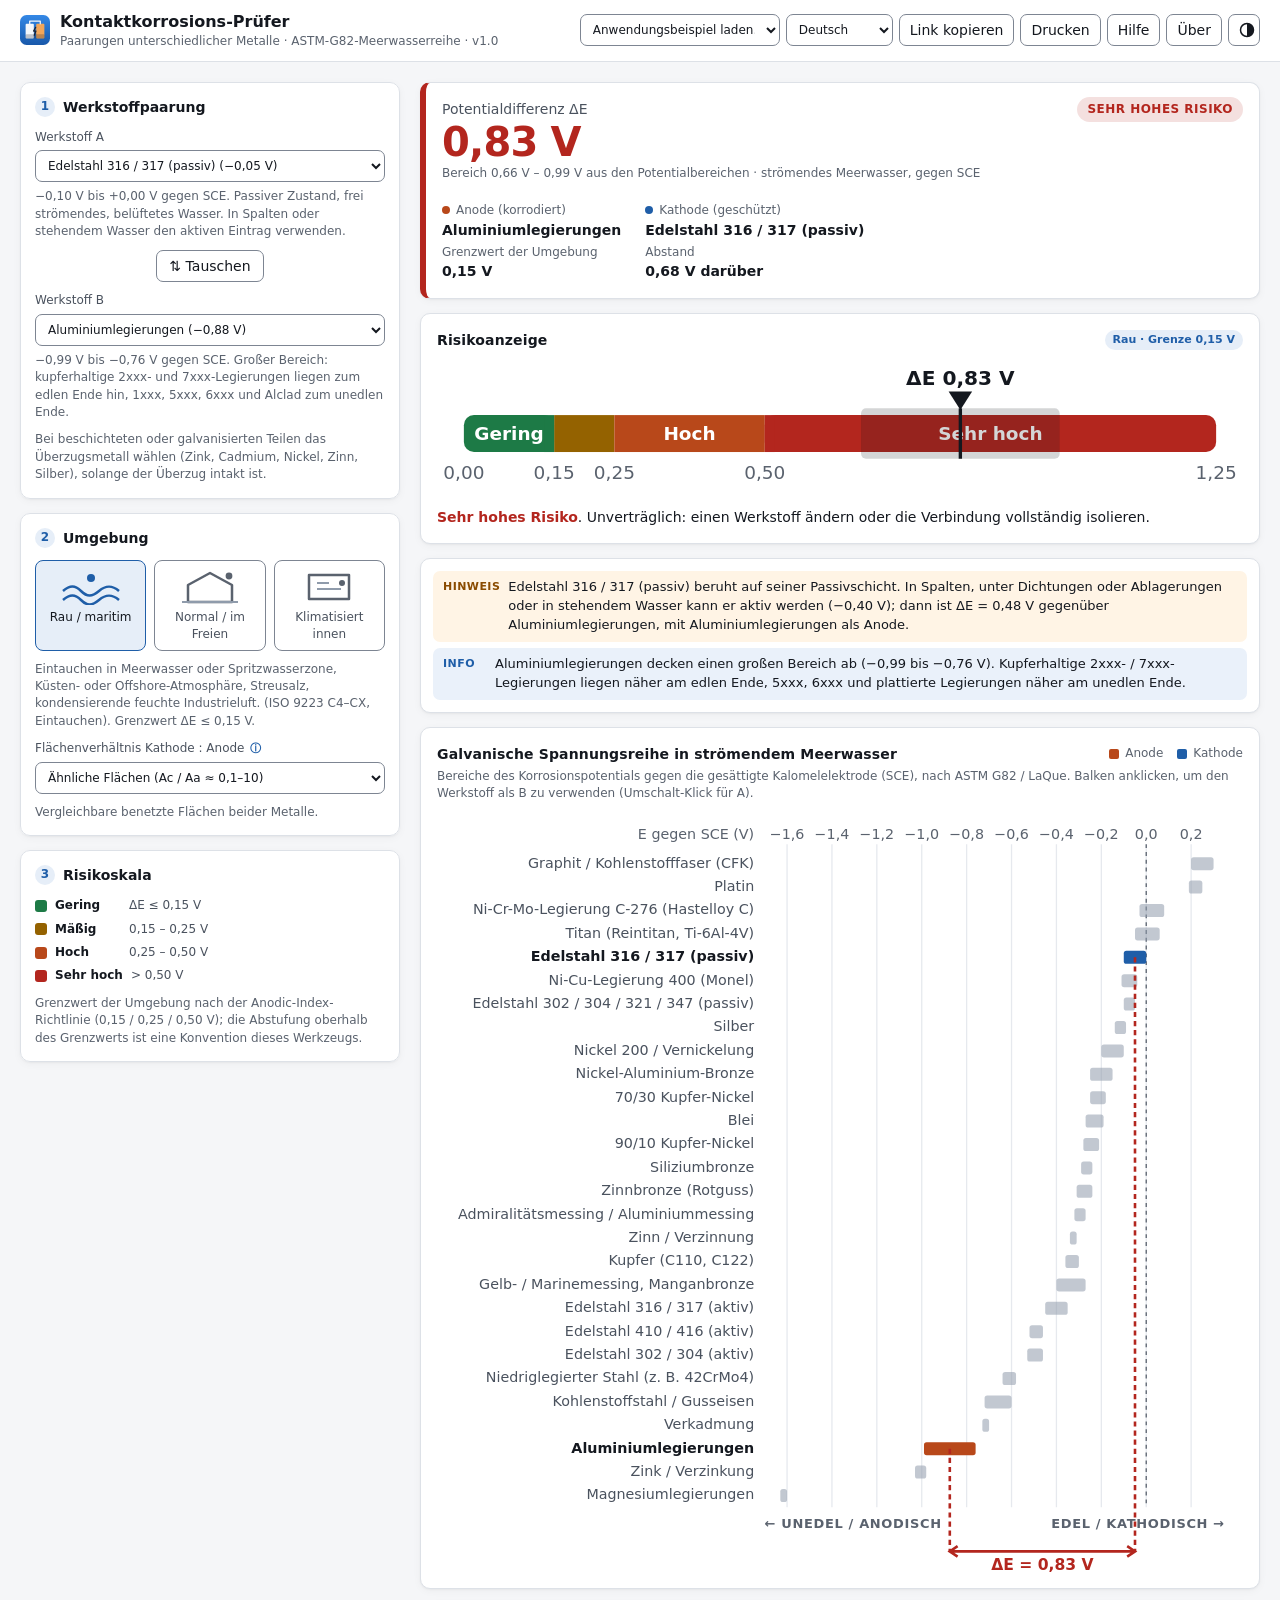
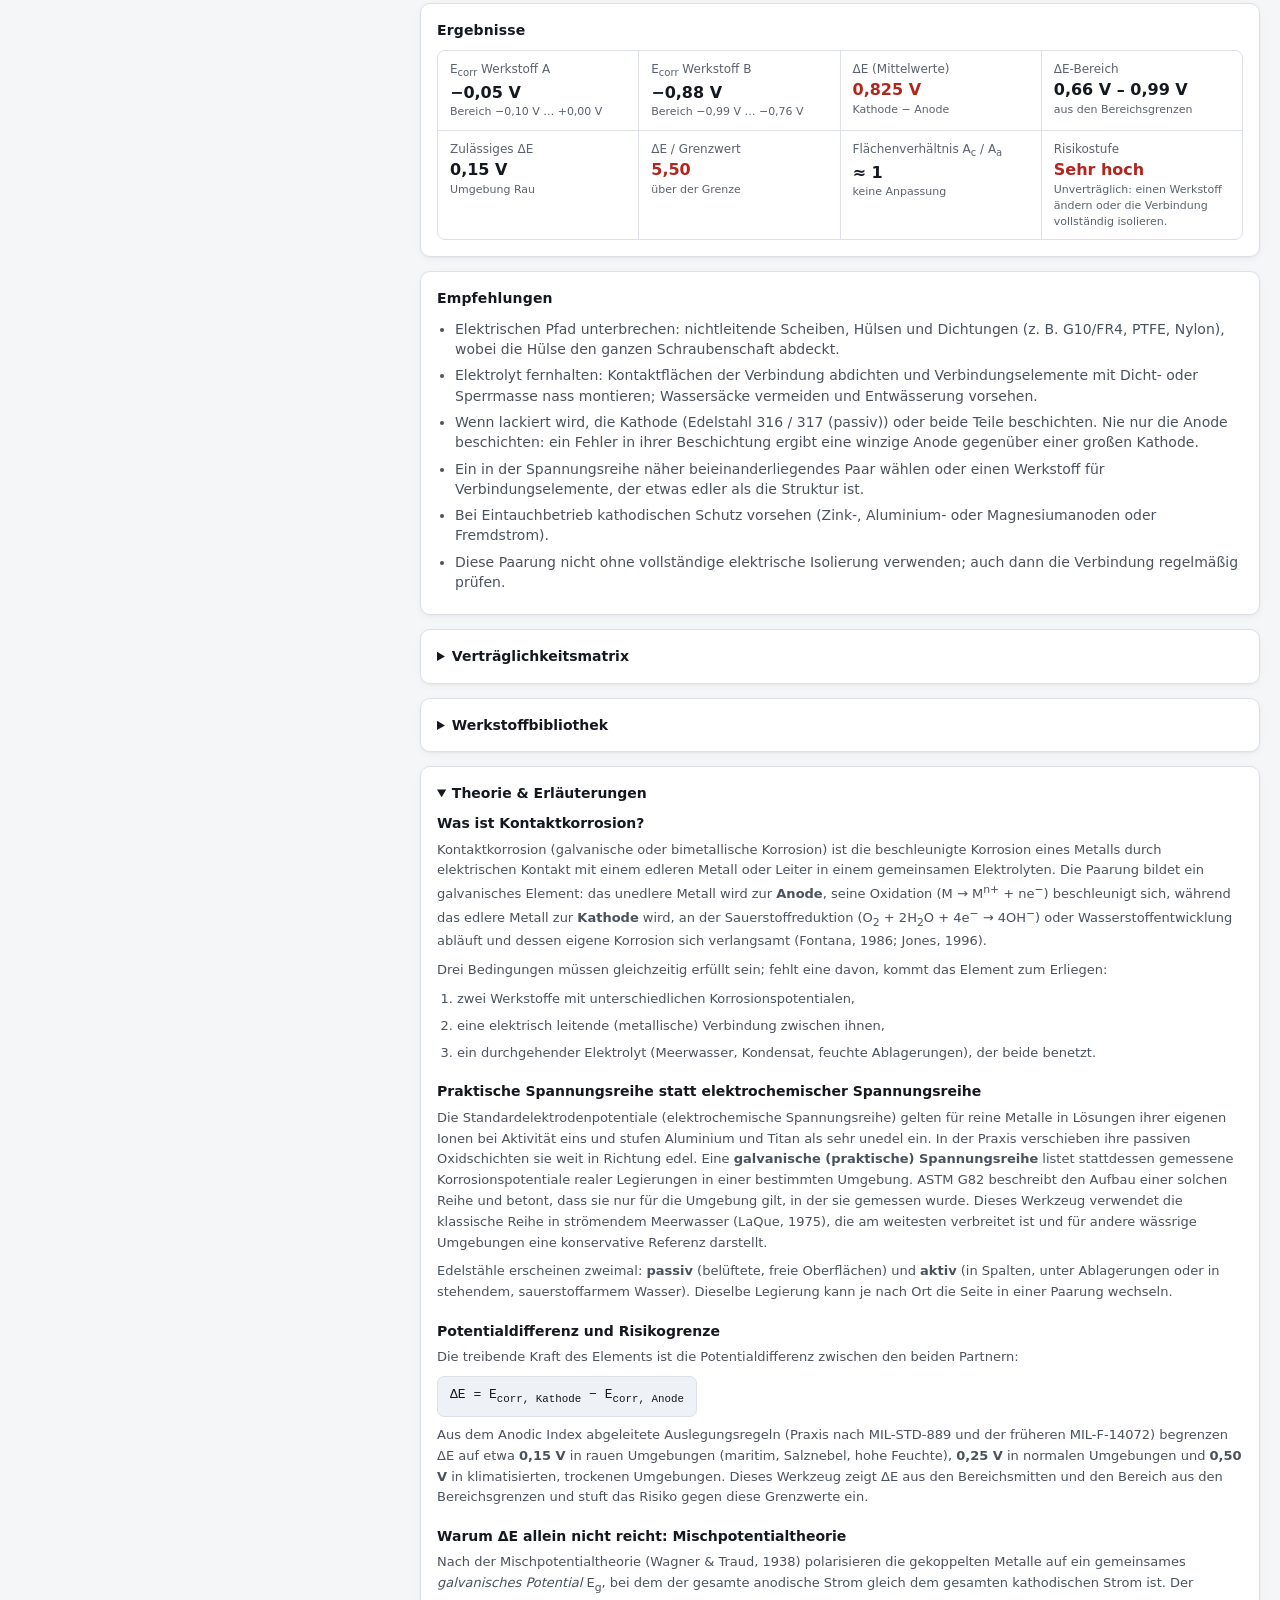
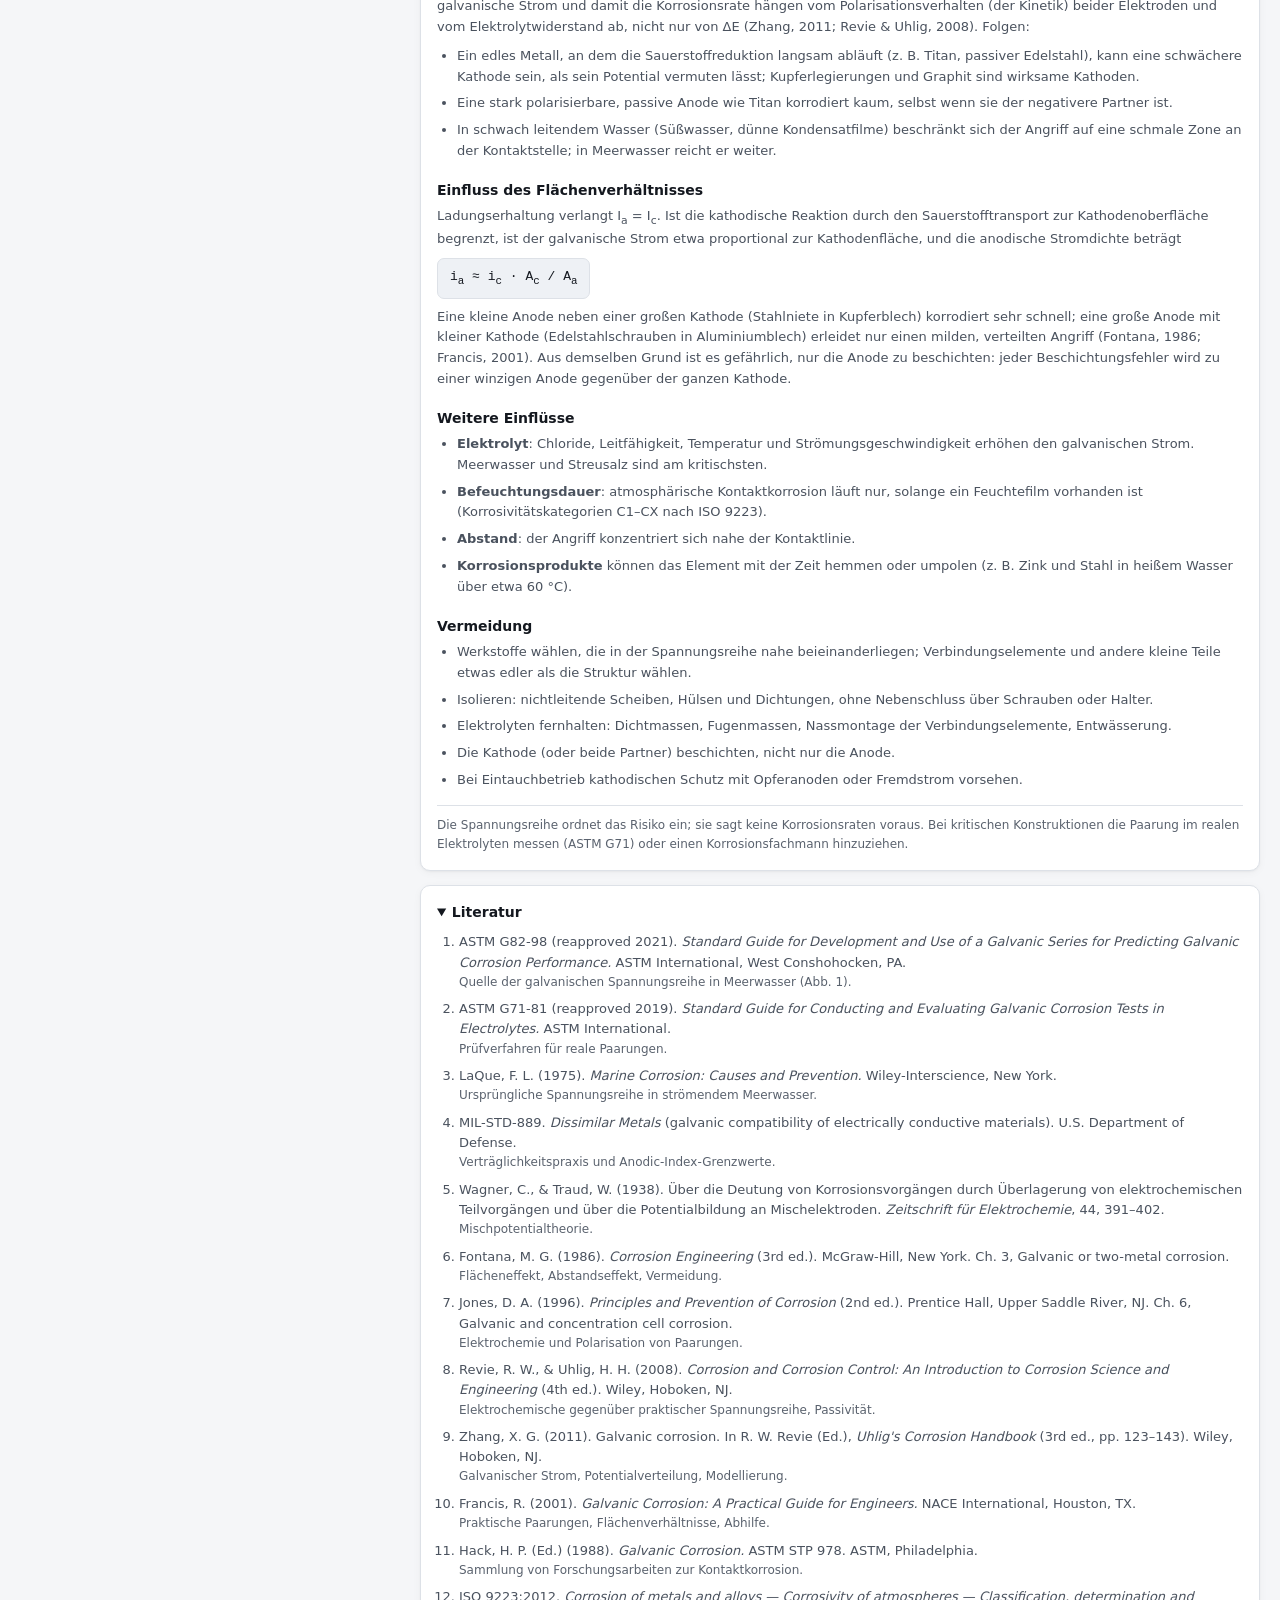
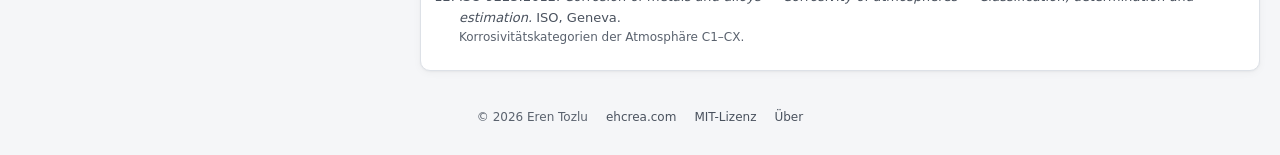
==== commit 4533c64e: "Use the shared calculators colour palette in light and dark mode All ehcrea calculators now share on" ====
--- a/de/index.html
+++ b/de/index.html
@@ -41,12 +41,12 @@
   <meta name="apple-mobile-web-app-capable" content="yes">
   <meta name="mobile-web-app-capable" content="yes">
   <meta name="apple-mobile-web-app-title" content="Galvanic">
-  <meta name="theme-color" content="#f4f4f2" media="(prefers-color-scheme: light)">
-  <meta name="theme-color" content="#111110" media="(prefers-color-scheme: dark)">
+  <meta name="theme-color" content="#f5f6f8" media="(prefers-color-scheme: light)">
+  <meta name="theme-color" content="#0f1216" media="(prefers-color-scheme: dark)">
   <link rel="stylesheet" href="../css/style.css?v=2">
   <script>
     // Apply the saved theme before first paint to avoid a flash.
-    try { const t = localStorage.getItem('galv.theme'); if (t === 'light' || t === 'dark') document.documentElement.setAttribute('data-theme', t); } catch (e) { /* storage unavailable */ }
+    try { const t = (localStorage.getItem('ehcrea.theme') || localStorage.getItem('galv.theme')); if (t === 'light' || t === 'dark') document.documentElement.setAttribute('data-theme', t); } catch (e) { /* storage unavailable */ }
   </script>
 </head>
 <body>
--- a/css/style.css
+++ b/css/style.css
@@ -1,24 +1,24 @@
 :root {
   color-scheme: light;
-  --bg: #f4f4f2;
-  --surface: #fcfcfb;
-  --surface-2: #f0efec;
-  --border: #e2e1dc;
-  --border-strong: #c9c8c1;
-  --text: #0b0b0b;
-  --text-2: #52514e;
-  --text-3: #7a7973;
-  --accent: #2a78d6;
+  --bg: #f5f6f8;
+  --surface: #ffffff;
+  --surface-2: #eef1f5;
+  --border: #dde1e7;
+  --border-strong: #7d8592;
+  --text: #14181f;
+  --text-2: #4a525e;
+  --text-3: #5a626e;
+  --accent: #1f5ea8;
   --accent-ink: #ffffff;
-  --accent-soft: #e6f0fb;
-  --metal: #d9dde3;
-  --metal-edge: #9aa3ad;
-  --rubber: #2b2b2a;
-  --grid: #ebeae6;
-  --s1: #2a78d6; --s2: #eb6834; --s3: #1baf7a; --s4: #eda100; --s5: #e87ba4;
-  --cold: #2a78d6; --hot: #e34948;
-  --ok: #008300; --warn: #b26b00; --err: #c62828; --info: #2a78d6;
-  --warn-bg: #fff6e5; --err-bg: #fdecec; --info-bg: #eef4fc;
+  --accent-soft: #e6eef8;
+  --metal: #dfe6ef;
+  --metal-edge: #8f9bab;
+  --rubber: #262b33;
+  --grid: #e6e9ee;
+  --s1: #1f5ea8; --s2: #c8501c; --s3: #117a52; --s4: #946200; --s5: #c2457a;
+  --cold: #1f5ea8; --hot: #c8372f;
+  --ok: #1d7a46; --warn: #8a4b00; --err: #b3261e; --info: #1f5ea8;
+  --warn-bg: #fff4e5; --err-bg: #fdecec; --info-bg: #eaf1fa;
   --radius: 10px;
   --shadow: 0 1px 2px rgba(0,0,0,.04), 0 2px 8px rgba(0,0,0,.04);
   --mono: ui-monospace, SFMono-Regular, Menlo, Consolas, monospace;
@@ -26,27 +26,27 @@
 @media (prefers-color-scheme: dark) {
   :root:not([data-theme="light"]) {
     color-scheme: dark;
-    --bg: #111110; --surface: #1a1a19; --surface-2: #232321; --border: #2e2e2c; --border-strong: #45453f;
-    --text: #f0efec; --text-2: #c3c2b7; --text-3: #8f8e86;
-    --accent: #3987e5; --accent-soft: #1d2b3d;
-    --metal: #3a3f46; --metal-edge: #6b7480; --rubber: #d7d6d0; --grid: #2a2a28;
-    --s1: #3987e5; --s2: #d95926; --s3: #199e70; --s4: #c98500; --s5: #d55181;
-    --cold: #3987e5; --hot: #e66767;
-    --ok: #3fae3f; --warn: #e0a030; --err: #f07070; --info: #6aa8f0;
-    --warn-bg: #2d2412; --err-bg: #331a1a; --info-bg: #17222f;
+    --bg: #0f1216; --surface: #171b21; --surface-2: #1f252d; --border: #2b323c; --border-strong: #6b7482;
+    --text: #e7eaef; --text-2: #b4bcc7; --text-3: #9aa3af;
+    --accent: #6aa5ec; --accent-ink: #0b1018; --accent-soft: #1b2a3d;
+    --metal: #2a3542; --metal-edge: #6b7a8c; --rubber: #d5dae1; --grid: #262c35;
+    --s1: #6aa5ec; --s2: #f08a4b; --s3: #3fbf8a; --s4: #e0a030; --s5: #e87ba4;
+    --cold: #6aa5ec; --hot: #f07070;
+    --ok: #5cc98c; --warn: #f3c27a; --err: #ff8a80; --info: #6aa5ec;
+    --warn-bg: #2e2312; --err-bg: #331a1a; --info-bg: #17222f;
     --shadow: none;
   }
 }
 :root[data-theme="dark"] {
   color-scheme: dark;
-  --bg: #111110; --surface: #1a1a19; --surface-2: #232321; --border: #2e2e2c; --border-strong: #45453f;
-  --text: #f0efec; --text-2: #c3c2b7; --text-3: #8f8e86;
-  --accent: #3987e5; --accent-soft: #1d2b3d;
-  --metal: #3a3f46; --metal-edge: #6b7480; --rubber: #d7d6d0; --grid: #2a2a28;
-  --s1: #3987e5; --s2: #d95926; --s3: #199e70; --s4: #c98500; --s5: #d55181;
-  --cold: #3987e5; --hot: #e66767;
-  --ok: #3fae3f; --warn: #e0a030; --err: #f07070; --info: #6aa8f0;
-  --warn-bg: #2d2412; --err-bg: #331a1a; --info-bg: #17222f;
+  --bg: #0f1216; --surface: #171b21; --surface-2: #1f252d; --border: #2b323c; --border-strong: #6b7482;
+  --text: #e7eaef; --text-2: #b4bcc7; --text-3: #9aa3af;
+  --accent: #6aa5ec; --accent-ink: #0b1018; --accent-soft: #1b2a3d;
+  --metal: #2a3542; --metal-edge: #6b7a8c; --rubber: #d5dae1; --grid: #262c35;
+  --s1: #6aa5ec; --s2: #f08a4b; --s3: #3fbf8a; --s4: #e0a030; --s5: #e87ba4;
+  --cold: #6aa5ec; --hot: #f07070;
+  --ok: #5cc98c; --warn: #f3c27a; --err: #ff8a80; --info: #6aa5ec;
+  --warn-bg: #2e2312; --err-bg: #331a1a; --info-bg: #17222f;
   --shadow: none;
 }
 
@@ -248,8 +248,8 @@
 .about a { color: var(--accent); }
 .about-support { margin: 14px 0 0; padding: 12px 14px; border: 1px solid var(--border); border-radius: var(--radius); background: var(--accent-soft); }
 .about-support p { margin: 0 0 10px; }
-.about a.btn-support { display: inline-flex; align-items: center; gap: 6px; padding: 7px 14px; border-radius: 999px; background: #ff424d; color: #fff; font-weight: 600; font-size: 13px; text-decoration: none; }
-.about a.btn-support:hover { background: #e63a44; }
+.about a.btn-support { display: inline-flex; align-items: center; gap: 6px; padding: 7px 14px; border-radius: 999px; background: #d6303a; color: #fff; font-weight: 600; font-size: 13px; text-decoration: none; }
+.about a.btn-support:hover { background: #c42b35; }
 .about .about-meta { margin: 14px 0 0; padding-top: 10px; border-top: 1px solid var(--border); color: var(--text-3); font-size: 12px; }
 
 /* ---------- O-ring designer additions ---------- */
@@ -356,9 +356,9 @@
 @media (max-width: 640px) { .preset, .preset select { width: 100%; max-width: 100%; } }
 
 /* ---------- Galvanic corrosion checker ---------- */
-:root { --r-low: #1f9d55; --r-mod: #d9a400; --r-high: #e86a1c; --r-sev: #d32f2f; --anode: #e86a1c; --cathode: #2a78d6; }
-:root[data-theme="dark"] { --r-low: #3fb46e; --r-mod: #e6b730; --r-high: #f0843d; --r-sev: #f06060; --anode: #f0843d; --cathode: #3987e5; }
-@media (prefers-color-scheme: dark) { :root:not([data-theme="light"]) { --r-low: #3fb46e; --r-mod: #e6b730; --r-high: #f0843d; --r-sev: #f06060; --anode: #f0843d; --cathode: #3987e5; } }
+:root { --r-low: #1d7a46; --r-mod: #946200; --r-high: #b8481a; --r-sev: #b3261e; --anode: #b8481a; --cathode: #1f5ea8; }
+:root[data-theme="dark"] { --r-low: #5cc98c; --r-mod: #e0a030; --r-high: #f08a4b; --r-sev: #ff8a80; --anode: #f08a4b; --cathode: #6aa5ec; }
+@media (prefers-color-scheme: dark) { :root:not([data-theme="light"]) { --r-low: #5cc98c; --r-mod: #e0a030; --r-high: #f08a4b; --r-sev: #ff8a80; --anode: #f08a4b; --cathode: #6aa5ec; } }
 .low { --lvl: var(--r-low); } .moderate { --lvl: var(--r-mod); } .high { --lvl: var(--r-high); } .severe { --lvl: var(--r-sev); }
 
 .swap { align-self: center !important; }
@@ -375,7 +375,7 @@
 .meter svg { display: block; width: 100%; height: auto; }
 .meter .seg-low { fill: var(--r-low); } .meter .seg-moderate { fill: var(--r-mod); } .meter .seg-high { fill: var(--r-high); } .meter .seg-severe { fill: var(--r-sev); }
 .meter .tick { fill: var(--text-3); font-size: 11px; font-variant-numeric: tabular-nums; }
-.meter .seg-label { fill: #fff; font-size: 11px; font-weight: 700; }
+.meter .seg-label { fill: var(--accent-ink); font-size: 11px; font-weight: 700; }
 .meter .marker { fill: var(--text); }
 .meter .marker-text { fill: var(--text); font-size: 12px; font-weight: 700; font-variant-numeric: tabular-nums; }
 .meter .band { fill: var(--text); opacity: .18; }
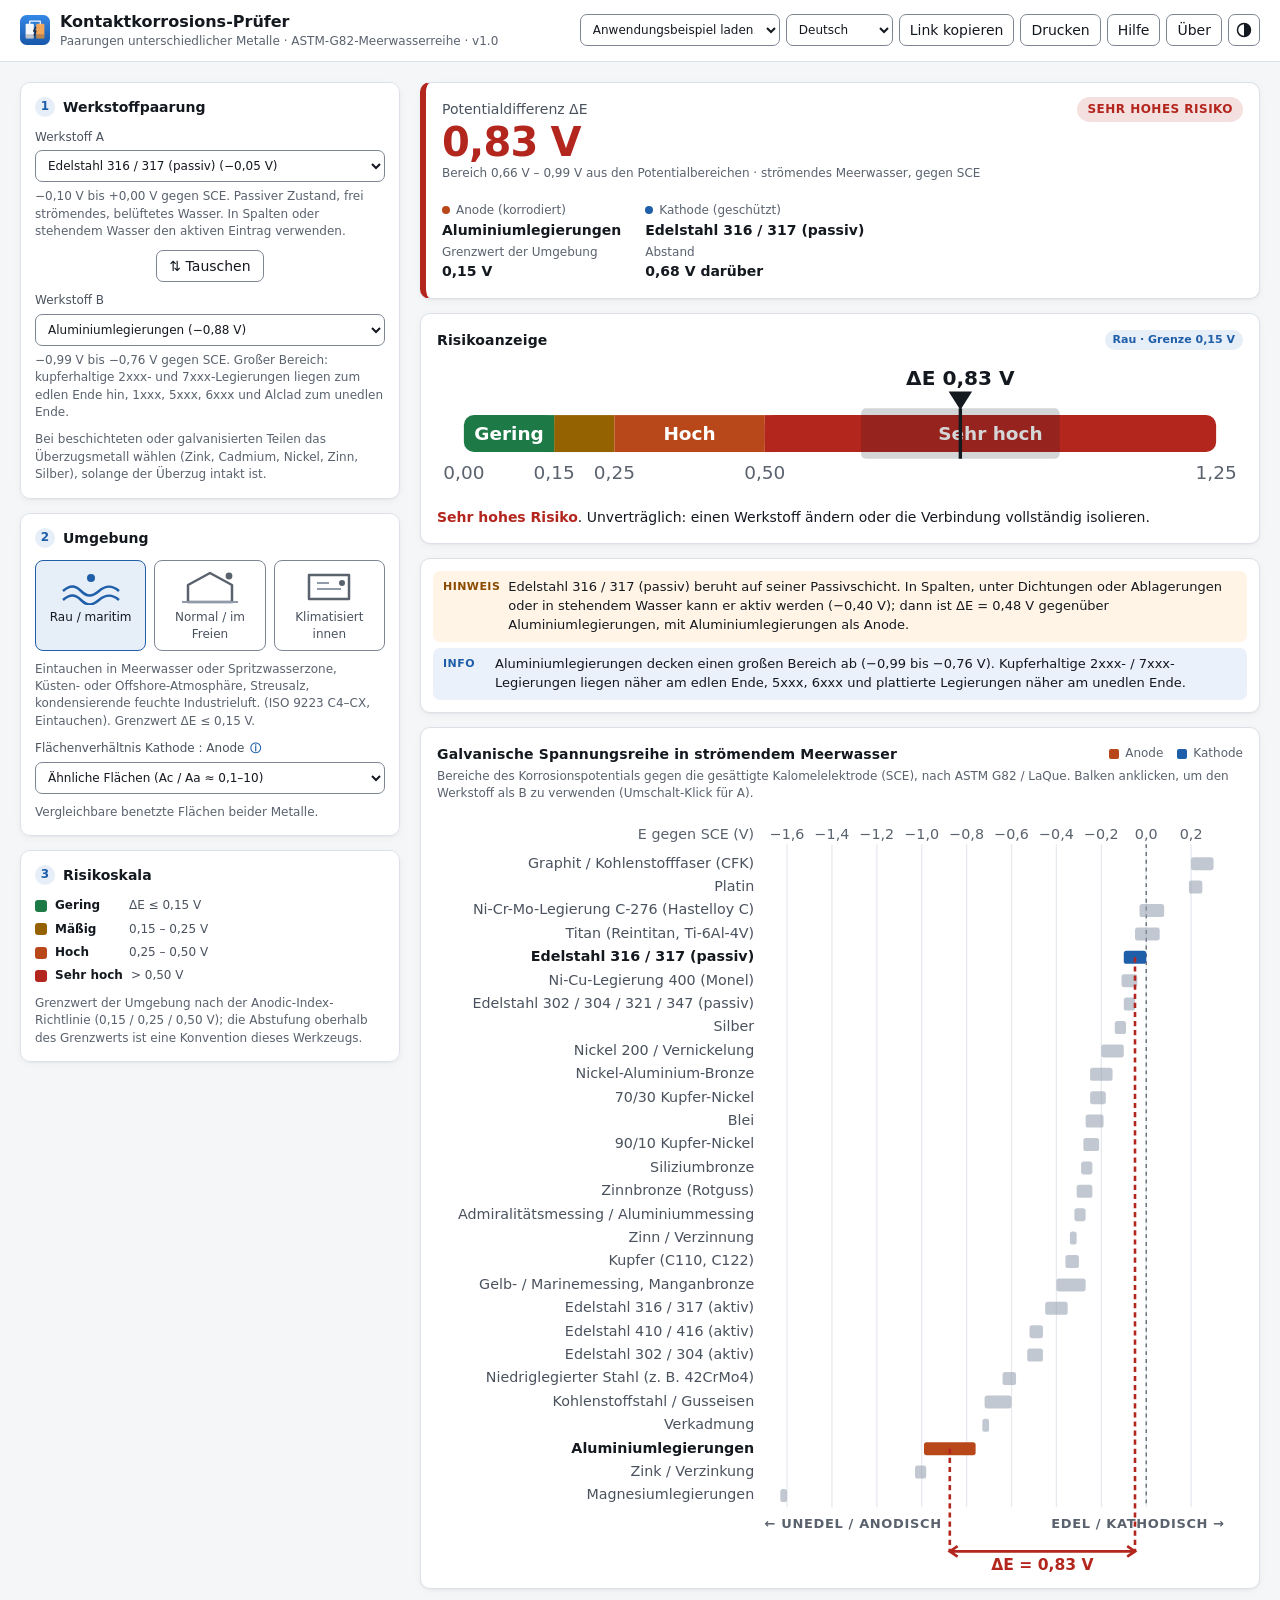
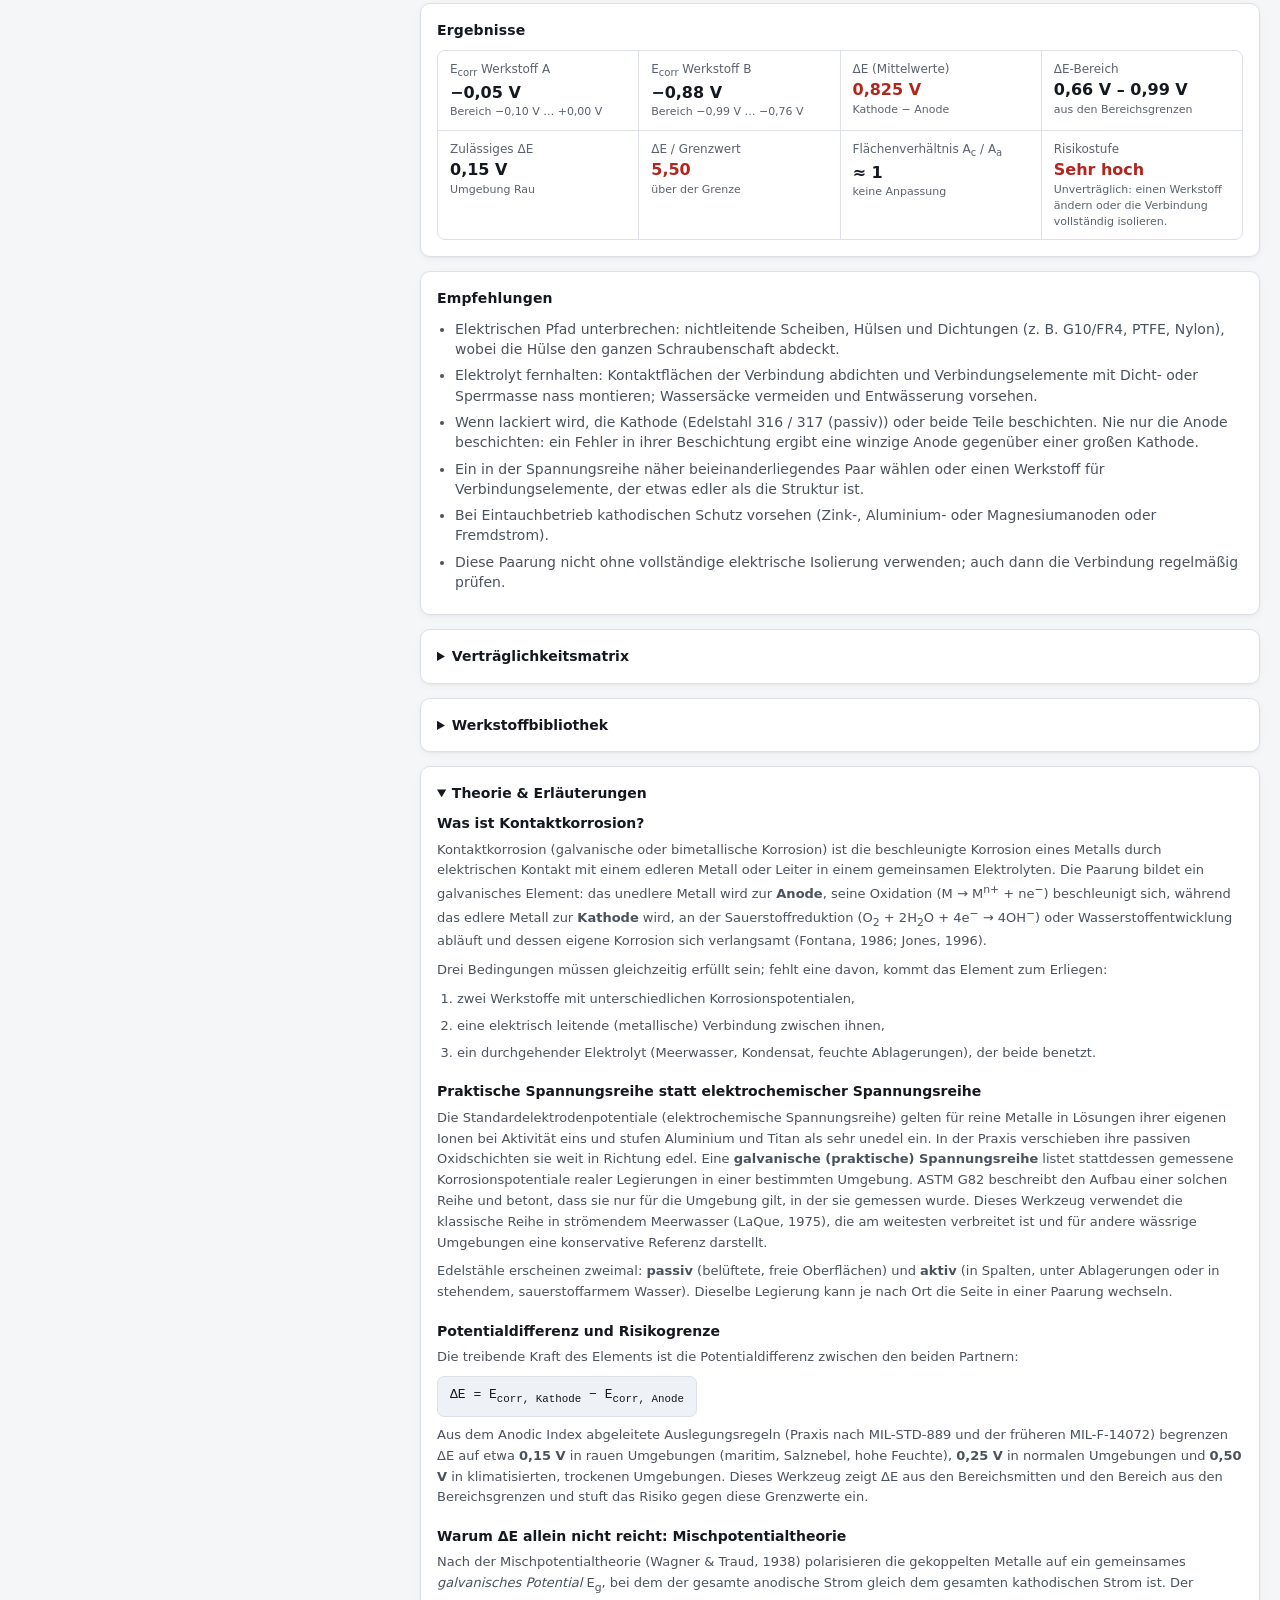
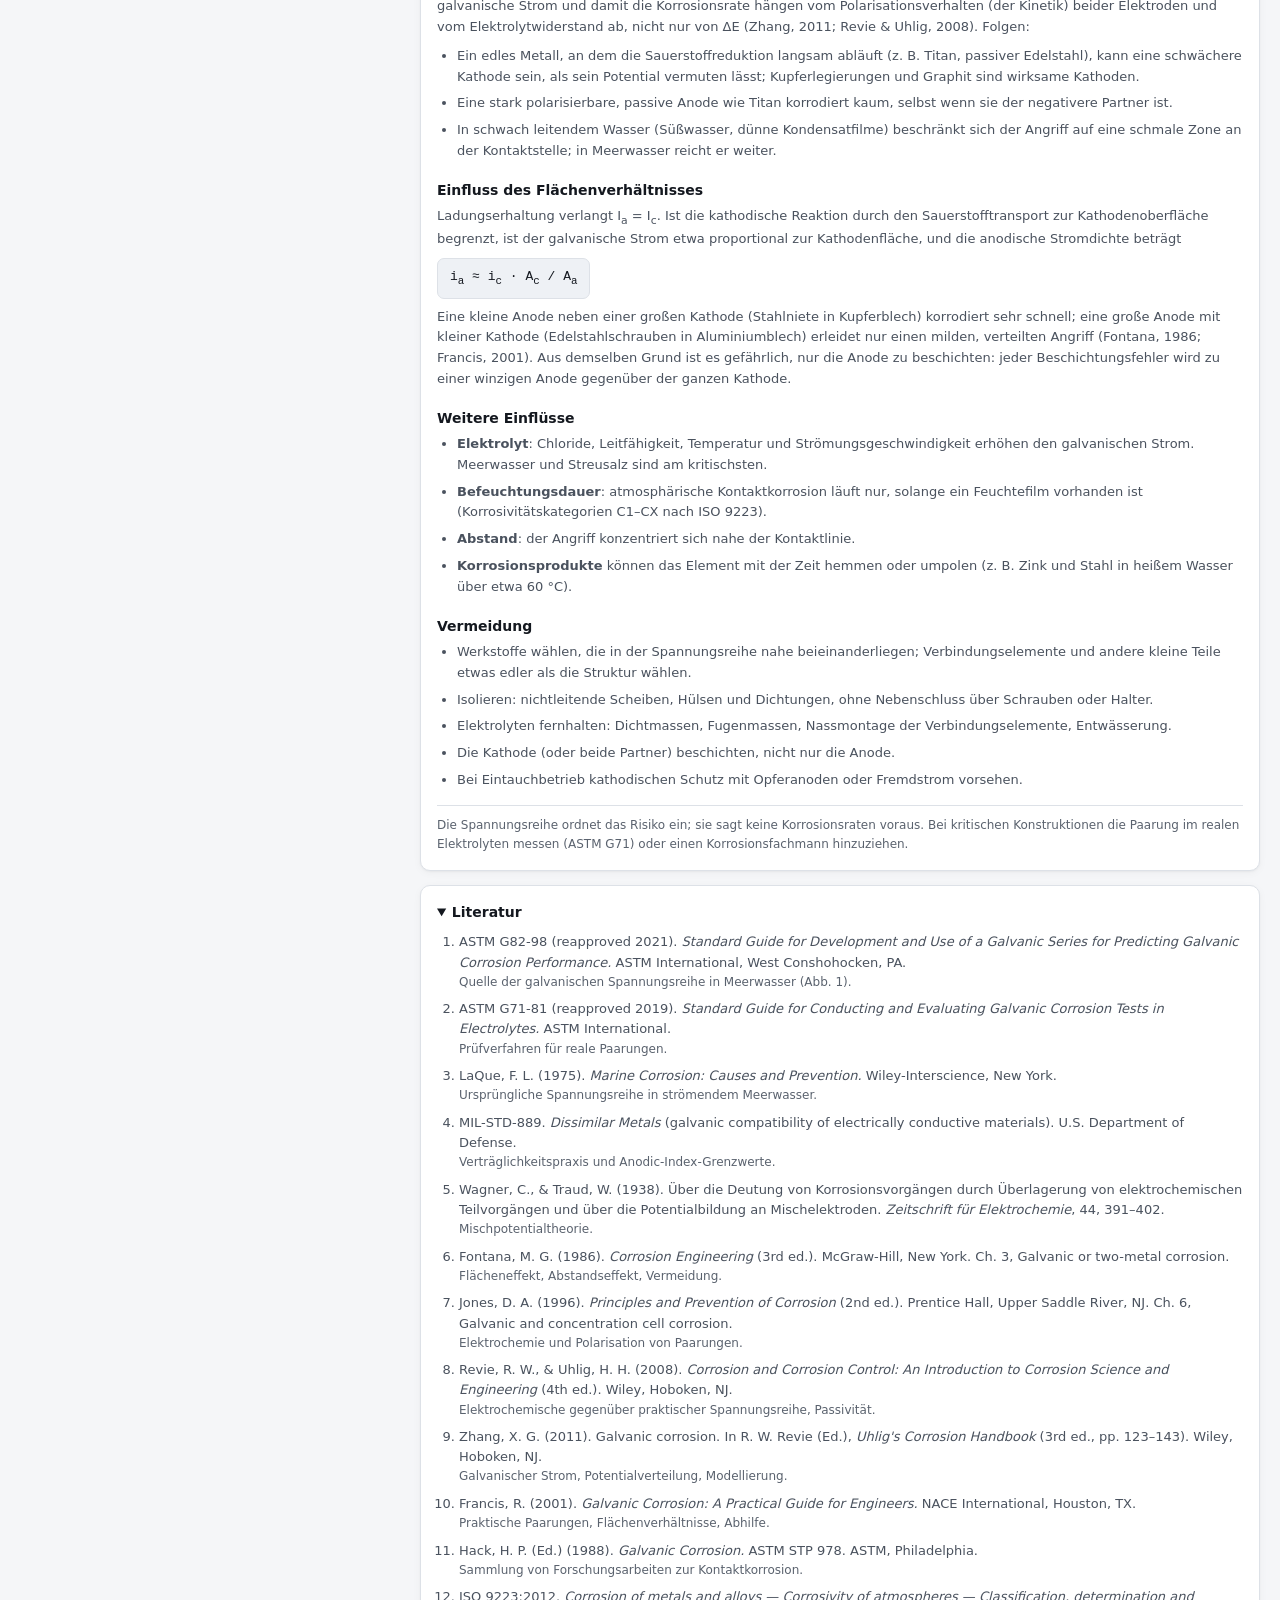
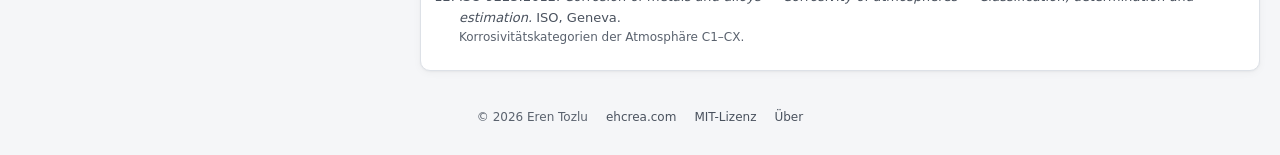
==== commit fbd53f1f: "New app icons: black ehcrea bar, shared blue family look App graphic on top, black bar with white "e" ====
--- a/de/index.html
+++ b/de/index.html
@@ -36,7 +36,7 @@
   <link rel="icon" href="../icons/favicon.svg" type="image/svg+xml">
   <link rel="icon" href="../icons/favicon-32.png" sizes="32x32" type="image/png">
   <link rel="icon" href="../icons/favicon-16.png" sizes="16x16" type="image/png">
-  <link rel="apple-touch-icon" href="../icons/apple-touch-icon.png" sizes="180x180">
+  <link rel="apple-touch-icon" href="../icons/app-icon-180.png" sizes="180x180">
   <link rel="manifest" href="../manifest.webmanifest">
   <meta name="apple-mobile-web-app-capable" content="yes">
   <meta name="mobile-web-app-capable" content="yes">
--- a/css/style.css
+++ b/css/style.css
@@ -430,3 +430,22 @@
 .help dt.lvl { color: var(--lvl); }
 .notes-body .about-meta { margin: 14px 0 0; padding-top: 10px; border-top: 1px solid var(--border); color: var(--text-3); font-size: 12px; }
 @media print { .notes[open] .theory, .refs { display: block; } }
+
+/* Phones: every panel stays inside the screen width, in every language
+   (same rules in all ehcrea calculators). Grid and flex children may shrink below their
+   content width, long labels wrap, wide tables scroll inside their own box. */
+.layout > *, .results > *, fieldset, .card, .grid2 > *, .grid3 > *, .grid-cards > *, .layout-picker > *, .stack-legend > * { min-width: 0; }
+.layout-picker button { overflow-wrap: anywhere; }
+input, select, textarea { max-width: 100%; }
+.legend-key { display: inline-flex; flex-wrap: wrap; align-items: center; row-gap: 4px; max-width: 100%; }
+.table-wrap { max-width: 100%; }
+@media (max-width: 640px) {
+  table.data td:first-child { white-space: normal; }
+  /* Field label and unit wrap onto two lines instead of widening the form. */
+  .layout label:not(.check) { display: flex; flex-wrap: wrap; align-items: baseline; }
+  .layout label:not(.check) > input, .layout label:not(.check) > select { flex: 1 0 100%; min-width: 0; }
+}
+
+/* Theme switch: square icon button with the icon exactly centred (same in every ehcrea
+   calculator). ".toolbar .btn" padding must not apply to it, or the 16 px icon is pushed right. */
+.toolbar .btn-icon, #theme { width: 32px; height: 32px; padding: 0; display: inline-grid; place-items: center; }
